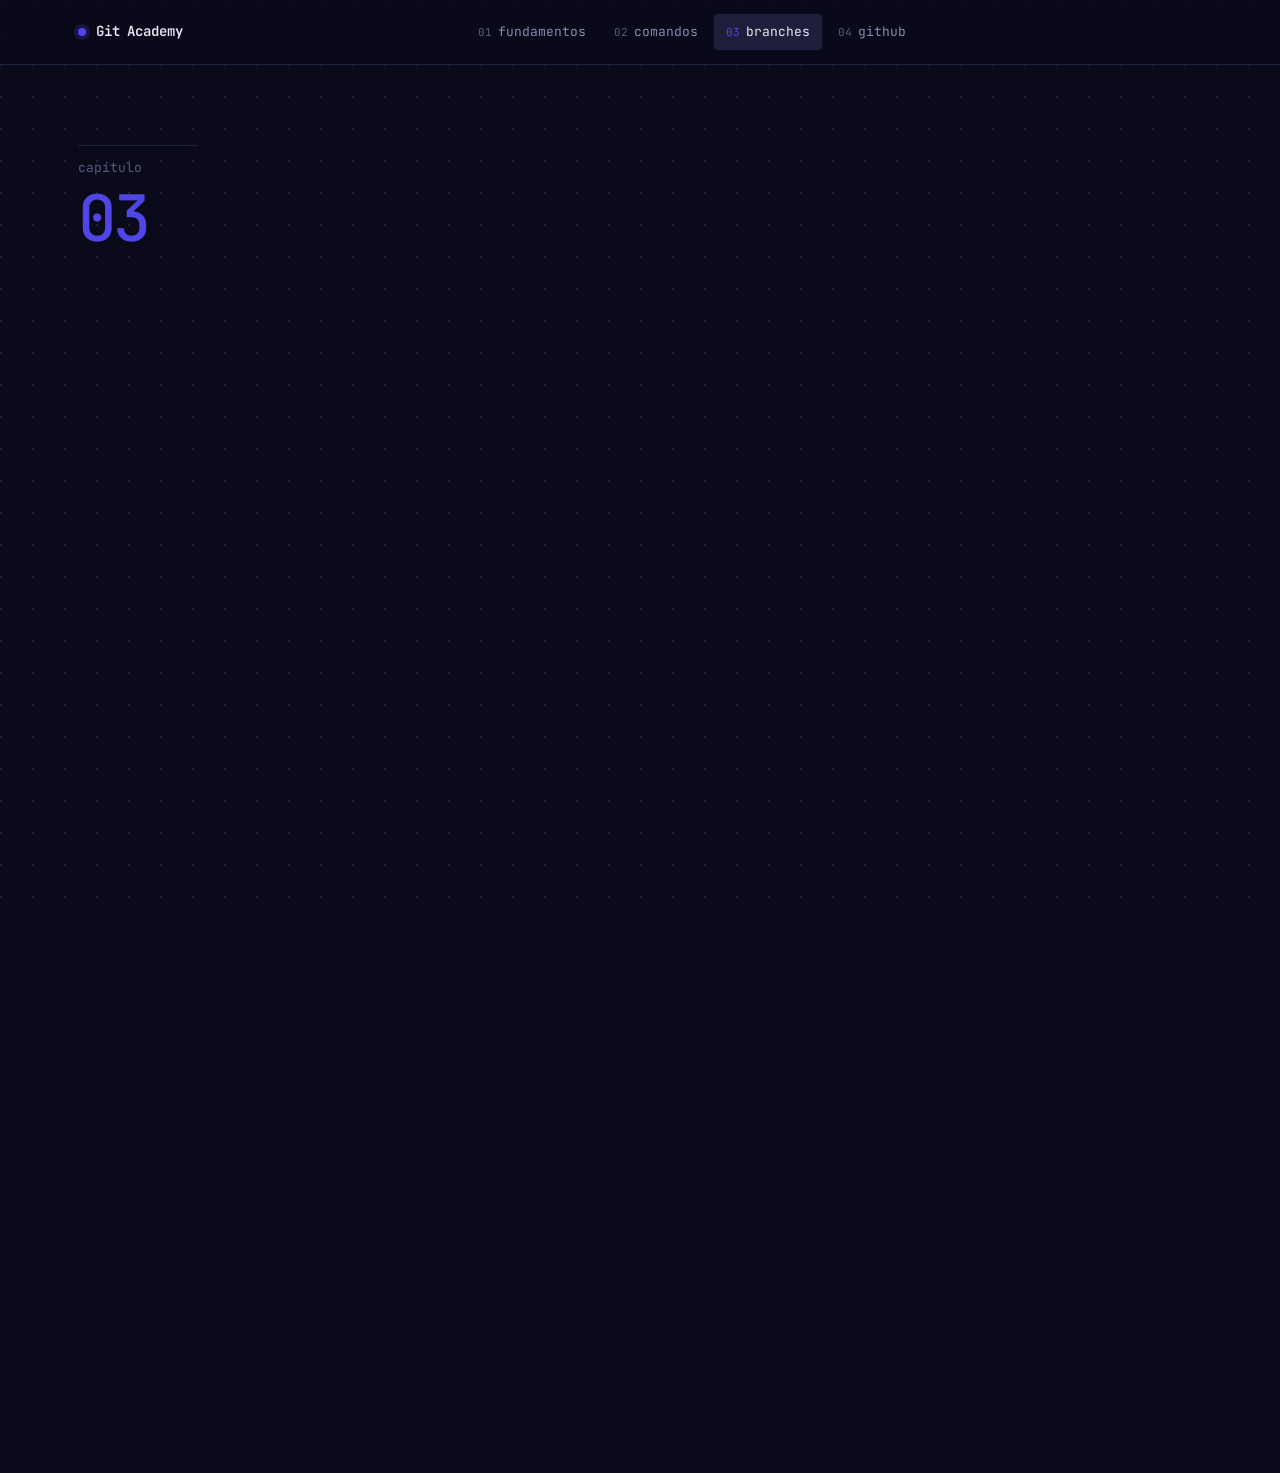
==== branch.html @ 9dba0e5a "feat: adiciona seção de visualização de branches" ====
<!DOCTYPE html>
<html lang="pt-BR">

<head>
  <meta charset="UTF-8" />
  <meta name="viewport" content="width=device-width, initial-scale=1.0" />
  <title>Git Academy — 03 / Branches e trabalho em paralelo</title>
  <meta name="description"
    content="Como branches funcionam, estratégias de branching e como resolver conflitos sem entrar em pânico." />
  <link rel="stylesheet" href="style.css" />
  <link rel="shortcut icon" href="git-icon-logo-png-transparent.png" type="image/x-icon">
</head>

<body>

    <nav class="navbar">
    <div class="nav-inner">
      <a href="index.html" class="nav-brand">
        <span class="dot"></span>
        <span><b>Git</b> Academy</span>
      </a>
      <ul class="nav-links">
        <li><a href="index.html" data-num="01">fundamentos</a></li>
        <li><a href="comandos.html" data-num="02">comandos</a></li>
        <li><a href="branch.html" data-num="03" class="active">branches</a></li>
        <li><a href="github.html" data-num="04">github</a></li>
      </ul>
      <div class="nav-actions">
        <button class="nav-toggle" title="Menu">
          <img src="cardapio.png" alt="Menu" width="20" height="20">
        </button>
      </div>
    </div>
  </nav>

  <header class="hero">
    <div class="container">
      <div class="hero-grid">
        <div class="hero-num">capítulo<b>03</b></div>
        <div class="hero-content reveal">
          <h1>Branches são <em>linhas paralelas de história</em>, não cópias.</h1>
          <p class="lead">Uma branch no Git é só um ponteiro para um commit. Barato, leve e descartável — exatamente o
            que torna o trabalho em equipe possível.</p>
          <div class="hero-meta">
            <span>diagrama interativo</span>
            <span>2 estratégias de mercado</span>
            <span>resolução de conflitos</span>
          </div>
          <div class="actions">
            <a href="#diagrama" class="btn primary">ver o diagrama <span class="arrow">→</span></a>
            <a href="#conflitos" class="btn ghost">resolver conflitos</a>
          </div>
        </div>
      </div>
    </div>
  </header>

  <section id="diagrama" class="reveal">
    <div class="container">
      <span class="section-label">03.1 — visualização</span>
      <h2>Um feature branch nasce, vive e morre em um merge.</h2>
      <p class="sub">Acompanhe os commits de uma branch <code>feature/api</code> sendo integrada de volta à
        <code>main</code>.</p>

      <div class="branch-diagram">
        <div class="branch-row main">
          <div class="branch-name">main</div>
          <div class="line">
            <div class="commit-dot" style="left: 8%;"><span class="commit-label" style="left:50%;">C1</span></div>
            <div class="commit-dot" style="left: 28%;"><span class="commit-label" style="left:50%;">C2</span></div>
            <div class="commit-dot" style="left: 92%; background: var(--violet); box-shadow: 0 0 0 1px var(--violet);">
              <span class="commit-label" style="left:50%;">C5 merge</span></div>
          </div>
        </div>
        <div class="branch-row feature">
          <div class="branch-name">feature/api</div>
          <div class="line">
            <div class="commit-dot" style="left: 45%;"><span class="commit-label" style="left:50%;">C3</span></div>
            <div class="commit-dot" style="left: 70%;"><span class="commit-label" style="left:50%;">C4</span></div>
          </div>
        </div>
      </div>

      <div class="terminal" style="margin-top: 28px;">
        <div class="terminal-bar"><span class="d"></span><span class="d"></span><span class="d"></span><span
            class="name">fluxo completo</span></div>
        <div class="terminal-body">
          <span class="prompt">$</span> <span class="cmd">git checkout -b feature/api</span>
          <span class="out">Switched to a new branch 'feature/api'</span>
          <span class="prompt">$</span> <span class="cmd">git commit -m "feat: endpoint /users"</span>
          <span class="prompt">$</span> <span class="cmd">git commit -m "feat: endpoint /posts"</span>
          <span class="prompt">$</span> <span class="cmd">git checkout main &amp;&amp; git merge feature/api</span>
          <span class="out">Merge made by the 'ort' strategy.</span>
        </div>
      </div>
    </div>
  </section>
  
</body>

</html>
---- style.css ----
@import url('https://fonts.googleapis.com/css2?family=Space+Grotesk:wght@400;500;600;700&family=JetBrains+Mono:wght@400;500;600&display=swap');

:root {
  --bg: #0a0a1a;
  --bg-elev: #10102a;
  --line: #1f1f3d;
  --line-strong: #2a2a55;
  --text: #e8e8f4;
  --text-dim: #8a8ab0;
  --text-mute: #5a5a82;
  --indigo: #4f46e5;
  --indigo-soft: #6366f1;
  --violet: #a78bfa;
  --ok: #4ade80;

  --font-display: 'Space Grotesk', system-ui, sans-serif;
  --font-mono: 'JetBrains Mono', ui-monospace, monospace;

  --maxw: 1180px;
  --radius: 6px;
}

* {
  box-sizing: border-box;
  margin: 0;
  padding: 0;
}

html {
  scroll-behavior: smooth;
}

body {
  font-family: var(--font-display);
  background: var(--bg);
  color: var(--text);
  line-height: 1.55;
  font-size: 16px;
  -webkit-font-smoothing: antialiased;
  background-image: radial-gradient(circle at 1px 1px, var(--line) 1px, transparent 0);
  background-size: 32px 32px;
  background-attachment: fixed;
}

::selection {
  background: var(--indigo);
  color: #fff;
}

a {
  color: inherit;
  text-decoration: none;
}

.container {
  max-width: var(--maxw);
  margin: 0 auto;
  padding: 0 28px;
}

/* Nav */
.navbar {
  position: sticky;
  top: 0;
  z-index: 50;
  background: color-mix(in oklab, var(--bg) 85%, transparent);
  backdrop-filter: blur(14px);
  border-bottom: 1px solid var(--line);
}

.nav-inner {
  max-width: var(--maxw);
  margin: 0 auto;
  padding: 14px 28px;
  display: flex;
  align-items: center;
  justify-content: space-between;
  gap: 24px;
}

.nav-brand {
  display: inline-flex;
  align-items: center;
  gap: 10px;
  font-family: var(--font-mono);
  font-weight: 600;
  font-size: 14px;
  letter-spacing: -0.01em;
}

.nav-brand .dot {
  width: 8px;
  height: 8px;
  border-radius: 50%;
  background: var(--indigo);
  box-shadow: 0 0 0 4px color-mix(in oklab, var(--indigo) 20%, transparent);
}

.nav-brand .slash {
  color: var(--text-mute);
}

.nav-brand b {
  color: var(--text);
  font-weight: 600;
}

.nav-links {
  display: flex;
  gap: 4px;
  list-style: none;
}

.nav-links a {
  font-family: var(--font-mono);
  font-size: 13px;
  color: var(--text-dim);
  padding: 8px 12px;
  border-radius: 4px;
  transition: color .15s, background .15s;
  display: inline-flex;
  align-items: center;
  gap: 6px;
}

.nav-links a::before {
  content: attr(data-num);
  color: var(--text-mute);
  font-size: 11px;
}

.nav-links a:hover {
  color: var(--text);
}

.nav-links a.active {
  color: var(--text);
  background: var(--line);
}

.nav-links a.active::before {
  color: var(--indigo);
}

.nav-actions {
  display: flex;
  gap: 8px;
  align-items: center;
}

.nav-toggle {
  background: transparent;
  border: 1px solid var(--line);
  color: var(--text-dim);
  width: 34px;
  height: 34px;
  border-radius: 4px;
  cursor: pointer;
  display: none;
  align-items: center;
  justify-content: center;
  font-size: 16px;
  transition: border-color .15s, color .15s;
}

.nav-toggle:hover {
  color: var(--text);
  border-color: var(--line-strong);
}

/* Hero */
.hero {
  padding: 80px 0 60px;
  position: relative;
  overflow: hidden;
}

.hero-grid {
  display: grid;
  grid-template-columns: 120px 1fr;
  gap: 32px;
  align-items: start;
}

.hero-num {
  font-family: var(--font-mono);
  font-size: 13px;
  color: var(--text-mute);
  padding-top: 12px;
  border-top: 1px solid var(--line);
}

.hero-num b {
  color: var(--indigo);
  font-weight: 500;
  display: block;
  font-size: 64px;
  line-height: 1;
  margin-top: 8px;
  letter-spacing: -0.04em;
}

.hero-content {
  max-width: 720px;
}

.hero h1 {
  font-size: clamp(40px, 6vw, 72px);
  line-height: 1.02;
  font-weight: 500;
  letter-spacing: -0.035em;
  margin-bottom: 20px;
}

.hero h1 em {
  font-style: normal;
  color: var(--violet);
  position: relative;
}

.hero h1 em::after {
  content: '';
  position: absolute;
  left: 0;
  right: 0;
  bottom: 4px;
  height: 8px;
  background: color-mix(in oklab, var(--indigo) 35%, transparent);
  z-index: -1;
}

.hero .lead {
  font-size: 17px;
  color: var(--text-dim);
  max-width: 560px;
  margin-bottom: 32px;
}

.hero-meta {
  display: flex;
  gap: 24px;
  flex-wrap: wrap;
  font-family: var(--font-mono);
  font-size: 12px;
  color: var(--text-mute);
  margin-bottom: 28px;
  padding-bottom: 24px;
  border-bottom: 1px dashed var(--line);
}

.hero-meta span b {
  color: var(--text-dim);
  font-weight: 500;
}

.actions {
  display: flex;
  gap: 12px;
  flex-wrap: wrap;
}

.btn {
  display: inline-flex;
  align-items: center;
  gap: 8px;
  padding: 11px 18px;
  border-radius: 4px;
  font-family: var(--font-mono);
  font-size: 13px;
  font-weight: 500;
  cursor: pointer;
  border: 1px solid transparent;
  transition: transform .15s, background .15s, border-color .15s;
}

.btn.primary {
  background: var(--indigo);
  color: #fff;
}

.btn.primary:hover {
  background: var(--indigo-soft);
  transform: translateY(-1px);
}

.btn.ghost {
  background: transparent;
  border-color: var(--line-strong);
  color: var(--text);
}

.btn.ghost:hover {
  border-color: var(--violet);
  color: var(--violet);
}

.btn .arrow {
  transition: transform .15s;
}

.btn:hover .arrow {
  transform: translateX(3px);
}

/* Sections */
section {
  padding: 72px 0;
  position: relative;
}

.section-label {
  display: inline-flex;
  align-items: center;
  gap: 10px;
  font-family: var(--font-mono);
  font-size: 12px;
  color: var(--text-mute);
  margin-bottom: 18px;
  text-transform: uppercase;
  letter-spacing: 0.05em;
}

.section-label::before {
  content: '';
  width: 24px;
  height: 1px;
  background: var(--indigo);
}

section h2 {
  font-size: clamp(28px, 3.6vw, 40px);
  line-height: 1.1;
  font-weight: 500;
  letter-spacing: -0.02em;
  max-width: 720px;
  margin-bottom: 14px;
}

section .sub {
  color: var(--text-dim);
  max-width: 600px;
  font-size: 16px;
  margin-bottom: 40px;
}

/* Split */
.split {
  display: grid;
  grid-template-columns: 1fr 1fr;
  border: 1px solid var(--line);
  border-radius: var(--radius);
  overflow: hidden;
}

.split > div {
  padding: 32px;
}

.split > div + div {
  border-left: 1px solid var(--line);
}

.split h3 {
  font-family: var(--font-mono);
  font-size: 13px;
  font-weight: 500;
  color: var(--text-mute);
  text-transform: uppercase;
  letter-spacing: 0.08em;
  margin-bottom: 16px;
}

.split p {
  color: var(--text-dim);
}

.split .big {
  font-size: 24px;
  line-height: 1.25;
  color: var(--text);
  margin-bottom: 12px;
  font-weight: 500;
  letter-spacing: -0.01em;
}

.split .winner {
  background: color-mix(in oklab, var(--indigo) 8%, transparent);
}

.split .winner h3 {
  color: var(--violet);
}

/* Stages */
.stages {
  display: grid;
  grid-template-columns: repeat(3, 1fr);
  border: 1px solid var(--line);
  border-radius: var(--radius);
}

.stage {
  padding: 28px;
  position: relative;
}

.stage + .stage {
  border-left: 1px solid var(--line);
}

.stage-num {
  font-family: var(--font-mono);
  font-size: 11px;
  color: var(--text-mute);
  margin-bottom: 24px;
  display: flex;
  align-items: center;
  gap: 8px;
}

.stage-num b {
  color: var(--indigo);
  font-weight: 500;
}

.stage h3 {
  font-family: var(--font-mono);
  font-size: 14px;
  margin-bottom: 10px;
  color: var(--text);
}

.stage p {
  color: var(--text-dim);
  font-size: 14px;
}

.stage .arrow-r {
  position: absolute;
  right: -7px;
  top: 24px;
  width: 14px;
  height: 14px;
  background: var(--bg-elev);
  border: 1px solid var(--line);
  border-radius: 50%;
  display: flex;
  align-items: center;
  justify-content: center;
  color: var(--indigo);
  font-family: var(--font-mono);
  font-size: 10px;
  z-index: 2;
}

.stage:last-child .arrow-r {
  display: none;
}

/* Timeline */
.timeline {
  position: relative;
  padding-left: 32px;
}

.timeline::before {
  content: '';
  position: absolute;
  left: 7px;
  top: 8px;
  bottom: 8px;
  width: 1px;
  background: var(--line-strong);
}

.t-item {
  position: relative;
  padding-bottom: 32px;
  padding-left: 4px;
}

.t-item::before {
  content: '';
  position: absolute;
  left: -29px;
  top: 6px;
  width: 14px;
  height: 14px;
  border-radius: 50%;
  background: var(--bg);
  border: 2px solid var(--indigo);
}

.t-year {
  font-family: var(--font-mono);
  font-size: 12px;
  color: var(--violet);
  display: block;
  margin-bottom: 4px;
}

.t-item h4 {
  font-size: 18px;
  font-weight: 500;
  margin-bottom: 6px;
  letter-spacing: -0.01em;
}

.t-item p {
  color: var(--text-dim);
  font-size: 15px;
}

/* Tabs */
.tabs {
  display: inline-flex;
  border: 1px solid var(--line);
  border-radius: 4px;
  padding: 4px;
  margin-bottom: 20px;
  gap: 2px;
}

.tab-btn {
  background: transparent;
  border: none;
  color: var(--text-mute);
  font-family: var(--font-mono);
  font-size: 12px;
  padding: 8px 14px;
  cursor: pointer;
  border-radius: 3px;
  transition: color .15s, background .15s;
}

.tab-btn:hover {
  color: var(--text);
}

.tab-btn.active {
  background: var(--indigo);
  color: #fff;
}

.tab-panel {
  display: none;
}

.tab-panel.active {
  display: block;
}

/* Terminal */
.terminal {
  border: 1px solid var(--line);
  border-radius: var(--radius);
  overflow: hidden;
  background: var(--bg-elev);
  font-family: var(--font-mono);
  font-size: 13.5px;
}

.terminal-bar {
  display: flex;
  align-items: center;
  gap: 6px;
  padding: 10px 14px;
  border-bottom: 1px solid var(--line);
  background: color-mix(in oklab, var(--bg-elev) 90%, var(--line));
}

.terminal-bar .d {
  width: 10px;
  height: 10px;
  border-radius: 50%;
  background: var(--line-strong);
}

.terminal-bar .name {
  margin-left: 10px;
  font-size: 11px;
  color: var(--text-mute);
}

.terminal-body {
  padding: 16px 18px;
}

.terminal-body .prompt {
  color: var(--violet);
}

.terminal-body .cmd {
  color: var(--text);
}

.terminal-body .out {
  color: var(--text-dim);
  display: block;
  margin: 4px 0 10px;
}

/* Cmd cards */
.cmd-list {
  display: grid;
  grid-template-columns: 1fr 1fr;
  gap: 16px;
}

.cmd-card {
  border: 1px solid var(--line);
  border-radius: var(--radius);
  padding: 22px;
  background: var(--bg-elev);
  position: relative;
  transition: border-color .15s, transform .15s;
}

.cmd-card:hover {
  border-color: var(--indigo);
}

.cmd-card .row1 {
  display: flex;
  align-items: center;
  justify-content: space-between;
  margin-bottom: 12px;
}

.cmd-card .tag {
  font-family: var(--font-mono);
  font-size: 10px;
  text-transform: uppercase;
  letter-spacing: 0.08em;
  color: var(--violet);
  padding: 3px 8px;
  border: 1px solid color-mix(in oklab, var(--violet) 40%, transparent);
  border-radius: 3px;
}

.cmd-card .copy {
  background: transparent;
  border: 1px solid var(--line);
  color: var(--text-mute);
  font-family: var(--font-mono);
  font-size: 11px;
  padding: 4px 10px;
  border-radius: 3px;
  cursor: pointer;
  transition: all .15s;
}

.cmd-card .copy:hover {
  color: var(--text);
  border-color: var(--line-strong);
}

.cmd-card .copy.ok {
  color: var(--ok);
  border-color: color-mix(in oklab, var(--ok) 50%, transparent);
}

.cmd-card h3 {
  font-family: var(--font-mono);
  font-size: 18px;
  font-weight: 500;
  margin-bottom: 8px;
  color: var(--text);
}

.cmd-card h3 .arg {
  color: var(--violet);
}

.cmd-card p {
  color: var(--text-dim);
  font-size: 14px;
  margin-bottom: 14px;
}

.cmd-card code.line {
  display: block;
  font-family: var(--font-mono);
  font-size: 13px;
  background: var(--bg);
  border: 1px solid var(--line);
  border-radius: 4px;
  padding: 10px 12px;
  color: var(--text);
}

.cmd-card code.line::before {
  content: '$ ';
  color: var(--text-mute);
}

.filter-bar {
  display: flex;
  gap: 4px;
  padding: 4px;
  border: 1px solid var(--line);
  border-radius: 4px;
  margin-bottom: 24px;
  width: max-content;
  max-width: 100%;
  overflow-x: auto;
}

.filter-btn {
  background: transparent;
  border: none;
  color: var(--text-mute);
  font-family: var(--font-mono);
  font-size: 12px;
  padding: 8px 14px;
  border-radius: 3px;
  cursor: pointer;
  white-space: nowrap;
}

.filter-btn:hover {
  color: var(--text);
}

.filter-btn.active {
  background: var(--indigo);
  color: #fff;
}

.cmd-group {
  display: none;
}

.cmd-group.active {
  display: grid;
}

/* Branch diagrama */
.branch-diagram {
  border: 1px solid var(--line);
  border-radius: var(--radius);
  padding: 40px 32px;
  background: linear-gradient(var(--bg-elev), var(--bg-elev)),
    radial-gradient(circle at 1px 1px, var(--line) 1px, transparent 0);
  background-size: 100% 100%, 16px 16px;
  position: relative;
}

.branch-row {
  position: relative;
  display: flex;
  align-items: center;
  gap: 16px;
  height: 56px;
}

.branch-row .branch-name {
  font-family: var(--font-mono);
  font-size: 12px;
  color: var(--text-dim);
  width: 100px;
  flex-shrink: 0;
  text-align: right;
}

.branch-row.main .branch-name { color: var(--violet); }
.branch-row.feature .branch-name { color: var(--ok); }

.branch-row .line {
  flex: 1;
  position: relative;
  height: 2px;
  background: var(--line-strong);
  border-radius: 1px;
}

.branch-row.main .line { background: var(--indigo); }
.branch-row.feature .line { background: color-mix(in oklab, var(--ok) 50%, var(--line)); }

.commit-dot {
  position: absolute;
  width: 12px;
  height: 12px;
  border-radius: 50%;
  background: var(--violet);
  top: 50%;
  transform: translate(-50%, -50%);
  border: 2px solid var(--bg-elev);
  box-shadow: 0 0 0 1px var(--line-strong);
}

.branch-row.feature .commit-dot { background: var(--ok); }

.commit-label {
  position: absolute;
  top: -22px;
  transform: translateX(-50%);
  font-family: var(--font-mono);
  font-size: 10px;
  color: var(--text-mute);
}

/* Conflict */
.conflict {
  font-family: var(--font-mono);
  font-size: 13px;
  background: var(--bg);
  border: 1px solid var(--line);
  border-radius: 4px;
  overflow: hidden;
}

.conflict .ln {
  padding: 6px 14px;
  display: flex;
  gap: 14px;
}

.conflict .ln .n {
  color: var(--text-mute);
  width: 16px;
  text-align: right;
  flex-shrink: 0;
}

.conflict .ln.head {
  background: color-mix(in oklab, var(--ok) 12%, transparent);
  color: var(--ok);
}

.conflict .ln.incoming {
  background: color-mix(in oklab, var(--indigo) 14%, transparent);
  color: var(--violet);
}

.conflict .ln.marker { color: var(--text-mute); }

/* Footer */
.footer {
  border-top: 1px solid var(--line);
  padding: 56px 0 28px;
  margin-top: 80px;
}

.footer-top {
  display: grid;
  grid-template-columns: 1.4fr 1fr 1.2fr;
  gap: 48px;
  padding-bottom: 40px;
  border-bottom: 1px solid var(--line);
}

.footer-top h5 {
  font-family: var(--font-mono);
  font-size: 11px;
  text-transform: uppercase;
  color: var(--text-mute);
  letter-spacing: 0.1em;
  margin-bottom: 14px;
  font-weight: 500;
}

.footer-top p {
  color: var(--text-dim);
  font-size: 14px;
  max-width: 340px;
}

.footer-top ul {
  list-style: none;
  display: grid;
  gap: 8px;
}

.footer-top ul a {
  font-family: var(--font-mono);
  font-size: 13px;
  color: var(--text-dim);
  transition: color .15s;
}

.footer-top ul a:hover { color: var(--violet); }

.team-list {
  display: grid;
  gap: 10px;
}

.team-row {
  display: flex;
  justify-content: space-between;
  font-family: var(--font-mono);
  font-size: 12px;
  padding: 8px 0;
  border-bottom: 1px dashed var(--line);
}

.team-row span:first-child { color: var(--text-mute); }
.team-row span:last-child { color: var(--text-dim); }

.footer-bottom {
  padding-top: 24px;
  display: flex;
  justify-content: space-between;
  align-items: center;
  font-family: var(--font-mono);
  font-size: 11px;
  color: var(--text-mute);
  flex-wrap: wrap;
  gap: 12px;
}

/* Reveal */
.reveal {
  opacity: 0;
  transform: translateY(16px);
  transition: opacity .6s, transform .6s;
}

.reveal.in {
  opacity: 1;
  transform: none;
}

/* Responsivo */
@media (max-width: 860px) {
  .nav-toggle {
    display: inline-flex;
  }

  .nav-links {
    position: absolute;
    top: 100%;
    left: 0;
    right: 0;
    flex-direction: column;
    background: var(--bg);
    border-bottom: 1px solid var(--line);
    padding: 12px;
    display: none;
  }

  .nav-links.open {
    display: flex;
  }

  .hero-grid {
    grid-template-columns: 1fr;
    gap: 16px;
  }

  .hero-num b {
    font-size: 40px;
  }

  .split,
  .stages {
    grid-template-columns: 1fr;
  }

  .split > div + div,
  .stage + .stage {
    border-left: none;
    border-top: 1px solid var(--line);
  }

  .stage .arrow-r {
    display: none;
  }

  .cmd-list {
    grid-template-columns: 1fr;
  }

  .footer-top {
    grid-template-columns: 1fr;
    gap: 32px;
  }

  .branch-row .branch-name {
    width: 80px;
    font-size: 11px;
  }
}
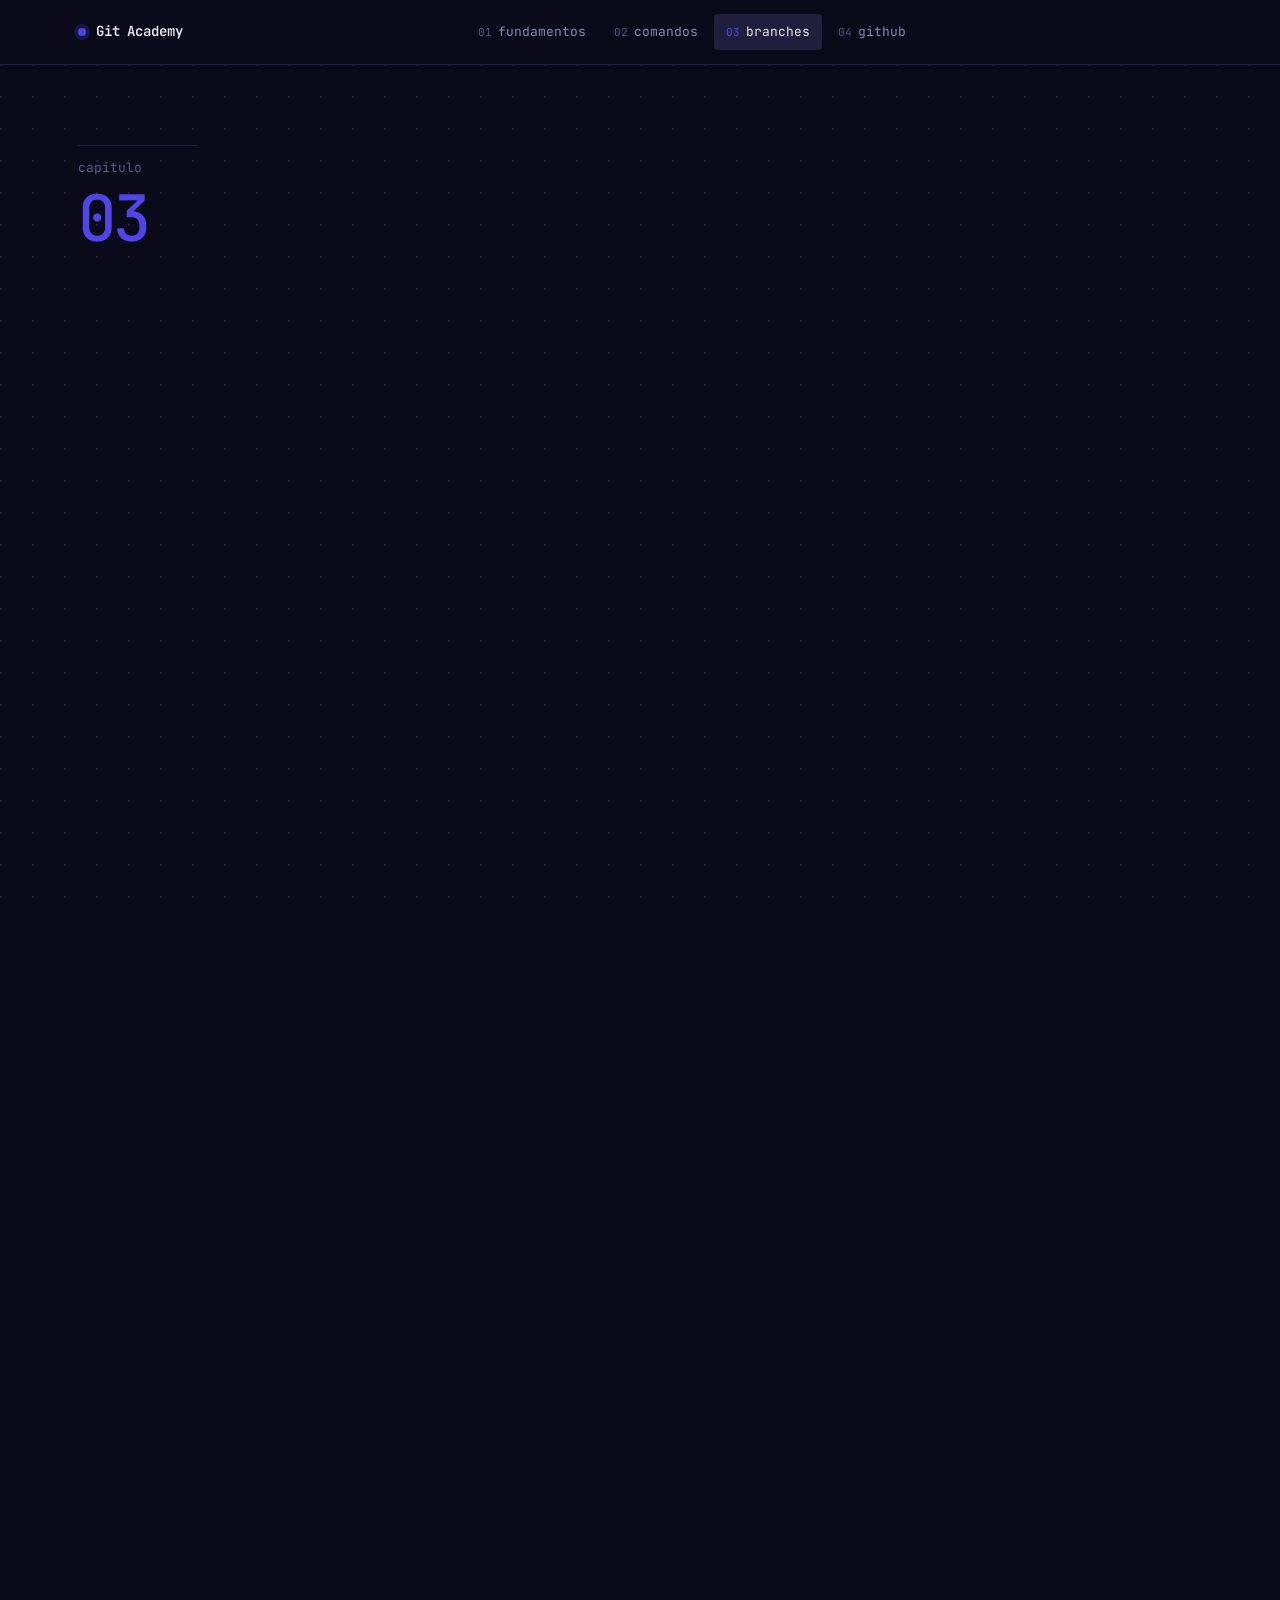
==== commit b270d310: "feat: adiciona seção de estratégias de branching" ====
--- a/branch.html
+++ b/branch.html
@@ -95,6 +95,29 @@
       </div>
     </div>
   </section>
+
+  <section id="estrategias" class="reveal">
+    <div class="container">
+      <span class="section-label">03.2 — estratégias</span>
+      <h2>Qual fluxo a equipe adota define a velocidade dela.</h2>
+      <p class="sub">Não existe "melhor". Existe o que serve para o produto, o time e a frequência de deploy.</p>
+
+      <div class="split">
+        <div>
+          <h3>GitHub Flow</h3>
+          <p class="big">Uma branch principal. Branches curtas. Deploy contínuo.</p>
+          <p>Tudo o que entra na <code>main</code> está em produção. Cada feature é uma branch de poucos dias revisada
+            por pull request. Funciona para SaaS e produtos web modernos.</p>
+        </div>
+        <div>
+          <h3>Git Flow</h3>
+          <p class="big">Branches longas: develop, release, hotfix.</p>
+          <p>Estrutura rígida pensada para softwares com release planejado (mobile, desktop, on-premise). Mais
+            cerimônia, mais controle, mais lentidão proposital.</p>
+        </div>
+      </div>
+    </div>
+  </section>
   
 </body>
 
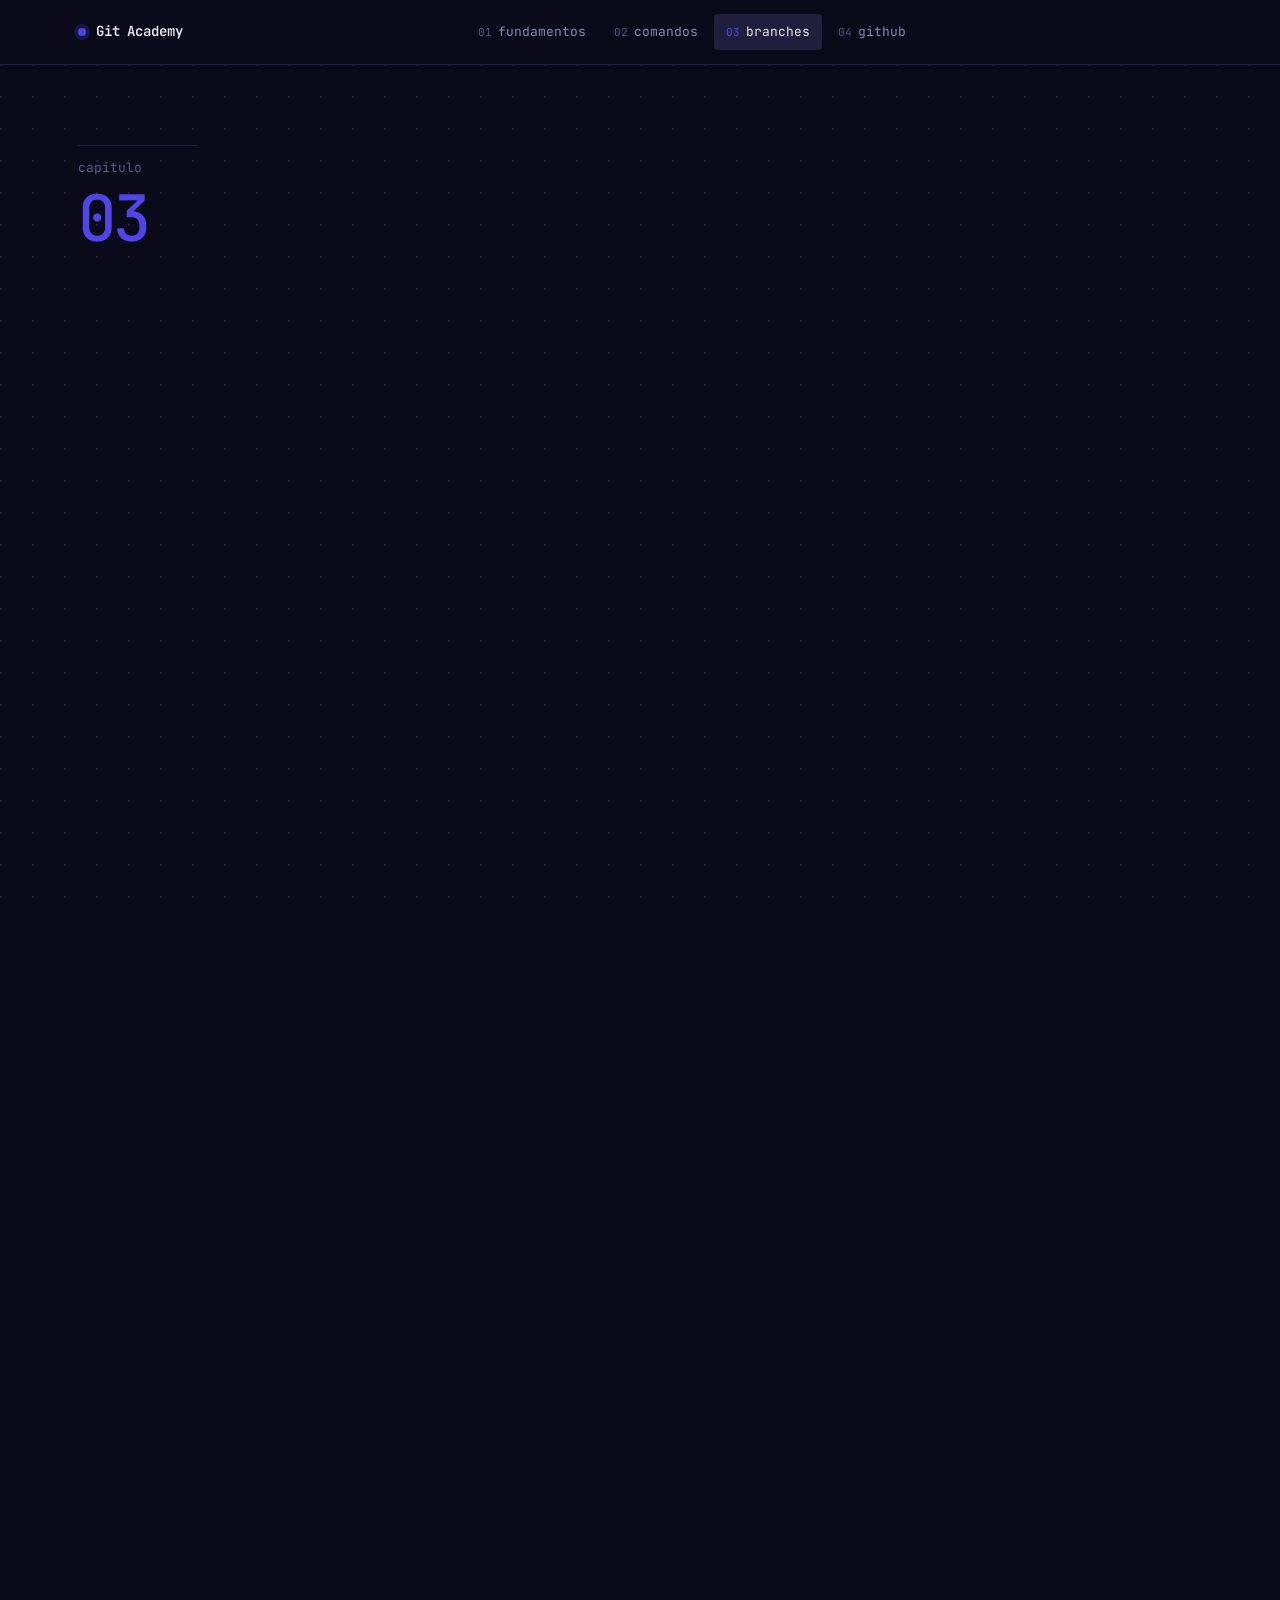
==== commit 4c4c7c79: "feat: adiciona seção de resolução de conflitos" ====
--- a/branch.html
+++ b/branch.html
@@ -118,6 +118,40 @@
       </div>
     </div>
   </section>
+
+  <section id="conflitos" class="reveal">
+    <div class="container">
+      <span class="section-label">03.3 — quando dá ruim</span>
+      <h2>Conflito não é erro. É o Git pedindo sua opinião.</h2>
+      <p class="sub">Quando duas pessoas mudam a mesma linha, o Git para e pergunta qual versão vale.</p>
+
+      <div class="split">
+        <div>
+          <h3>anatomia do conflito</h3>
+          <div class="conflict" style="margin-top: 12px;">
+            <div class="ln marker"><span class="n">1</span>&lt;&lt;&lt;&lt;&lt;&lt;&lt; HEAD</div>
+            <div class="ln head"><span class="n">2</span>const url = 'https://api.v1.com';</div>
+            <div class="ln marker"><span class="n">3</span>=======</div>
+            <div class="ln incoming"><span class="n">4</span>const url = 'https://api.v2.com';</div>
+            <div class="ln marker"><span class="n">5</span>&gt;&gt;&gt;&gt;&gt;&gt;&gt; feature/api</div>
+          </div>
+        </div>
+        <div class="winner">
+          <h3>como resolver</h3>
+          <p class="big">Edite o arquivo. Apague os marcadores. Commit.</p>
+          <p>Escolha uma das versões, as duas combinadas, ou algo novo. Depois:</p>
+          <div class="terminal" style="margin-top: 14px;">
+            <div class="terminal-bar"><span class="d"></span><span class="d"></span><span class="d"></span><span
+                class="name">resolução</span></div>
+            <div class="terminal-body">
+              <span class="prompt">$</span> <span class="cmd">git add src/config.js</span>
+              <span class="prompt">$</span> <span class="cmd">git commit -m "fix: padroniza endpoint v2"</span>
+            </div>
+          </div>
+        </div>
+      </div>
+    </div>
+  </section>
   
 </body>
 
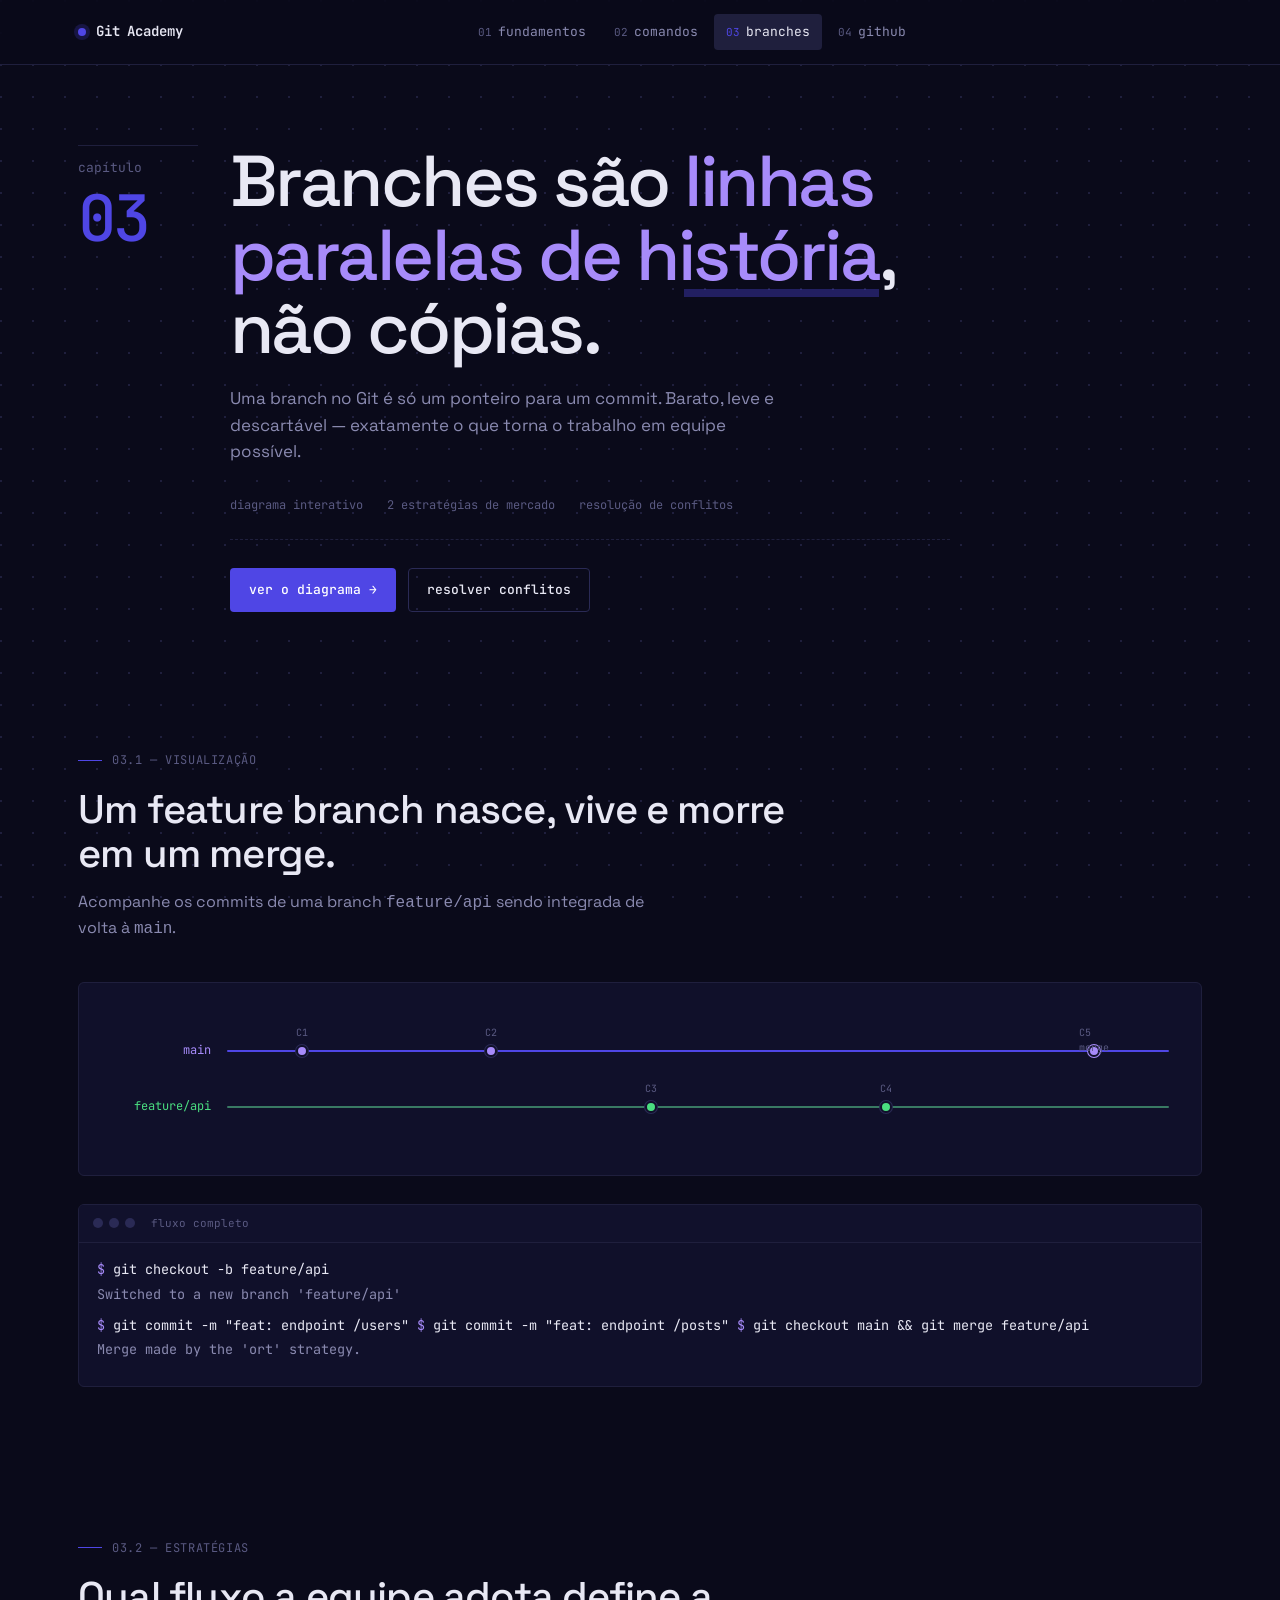
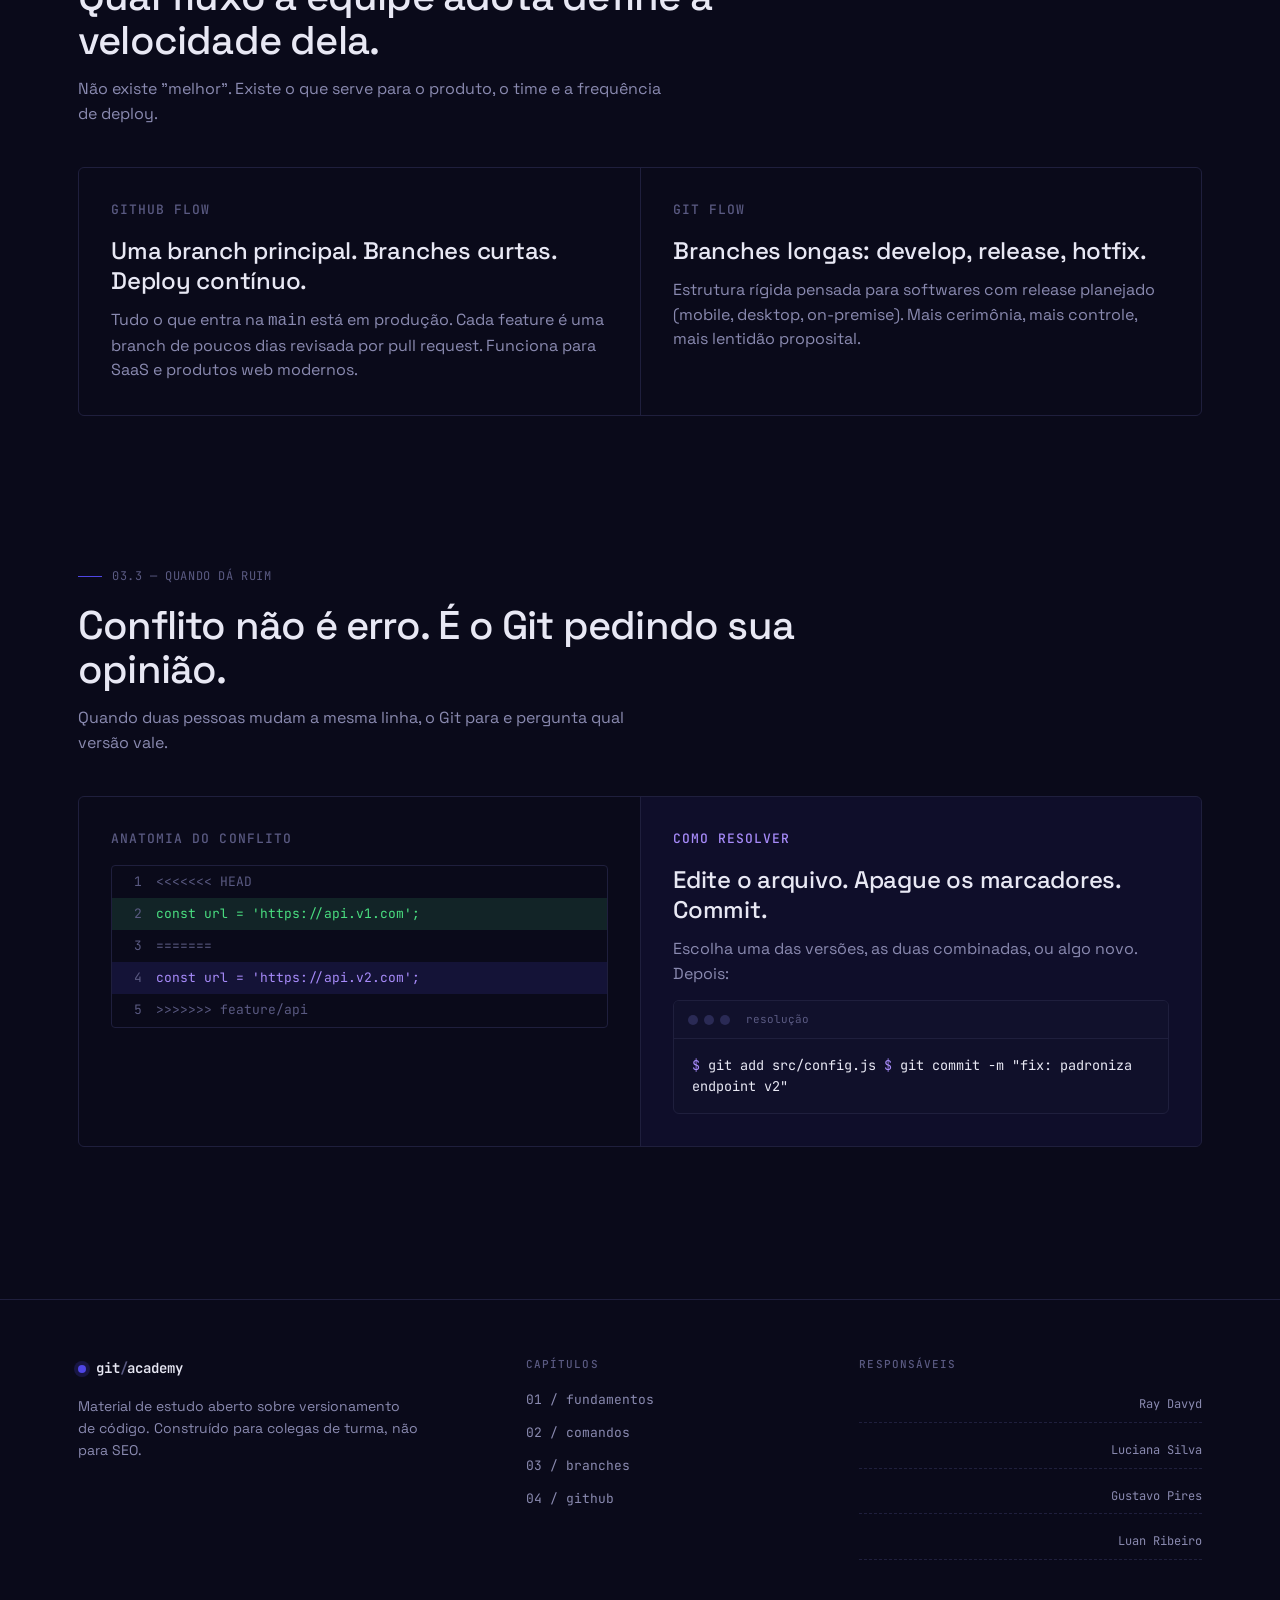
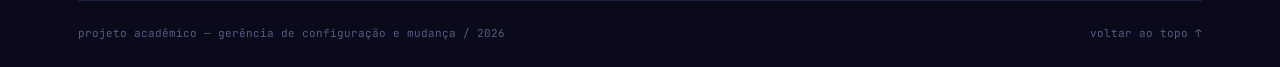
==== commit 9efdb008: "feat: adiciona footer e script principal" ====
--- a/branch.html
+++ b/branch.html
@@ -152,6 +152,43 @@
       </div>
     </div>
   </section>
+
+  <footer class="footer">
+    <div class="container">
+      <div class="footer-top">
+        <div>
+          <a href="index.html" class="nav-brand" style="margin-bottom: 16px;"><span
+              class="dot"></span><span><b>git</b><span class="slash">/</span>academy</span></a>
+          <p>Material de estudo aberto sobre versionamento de código. Construído para colegas de turma, não para SEO.
+          </p>
+        </div>
+        <div>
+          <h5>capítulos</h5>
+          <ul>
+            <li><a href="index.html">01 / fundamentos</a></li>
+            <li><a href="comandos.html">02 / comandos</a></li>
+            <li><a href="branch.html">03 / branches</a></li>
+            <li><a href="github.html">04 / github</a></li>
+          </ul>
+        </div>
+        <div>
+          <h5>responsáveis</h5>
+          <div class="team-list">
+            <div class="team-row"><span></span><span>Ray Davyd</span></div>
+            <div class="team-row"><span></span><span>Luciana Silva</span></div>
+            <div class="team-row"><span></span><span>Gustavo Pires</span></div>
+            <div class="team-row"><span></span><span>Luan Ribeiro</span></div>
+          </div>
+        </div>
+      </div>
+      <div class="footer-bottom">
+        <span>projeto acadêmico — gerência de configuração e mudança / 2026</span>
+        <a href="#top" onclick="window.scrollTo({top:0,behavior:'smooth'});return false;">voltar ao topo ↑</a>
+      </div>
+    </div>
+  </footer>
+
+  <script src="main.js"></script>
   
 </body>
 
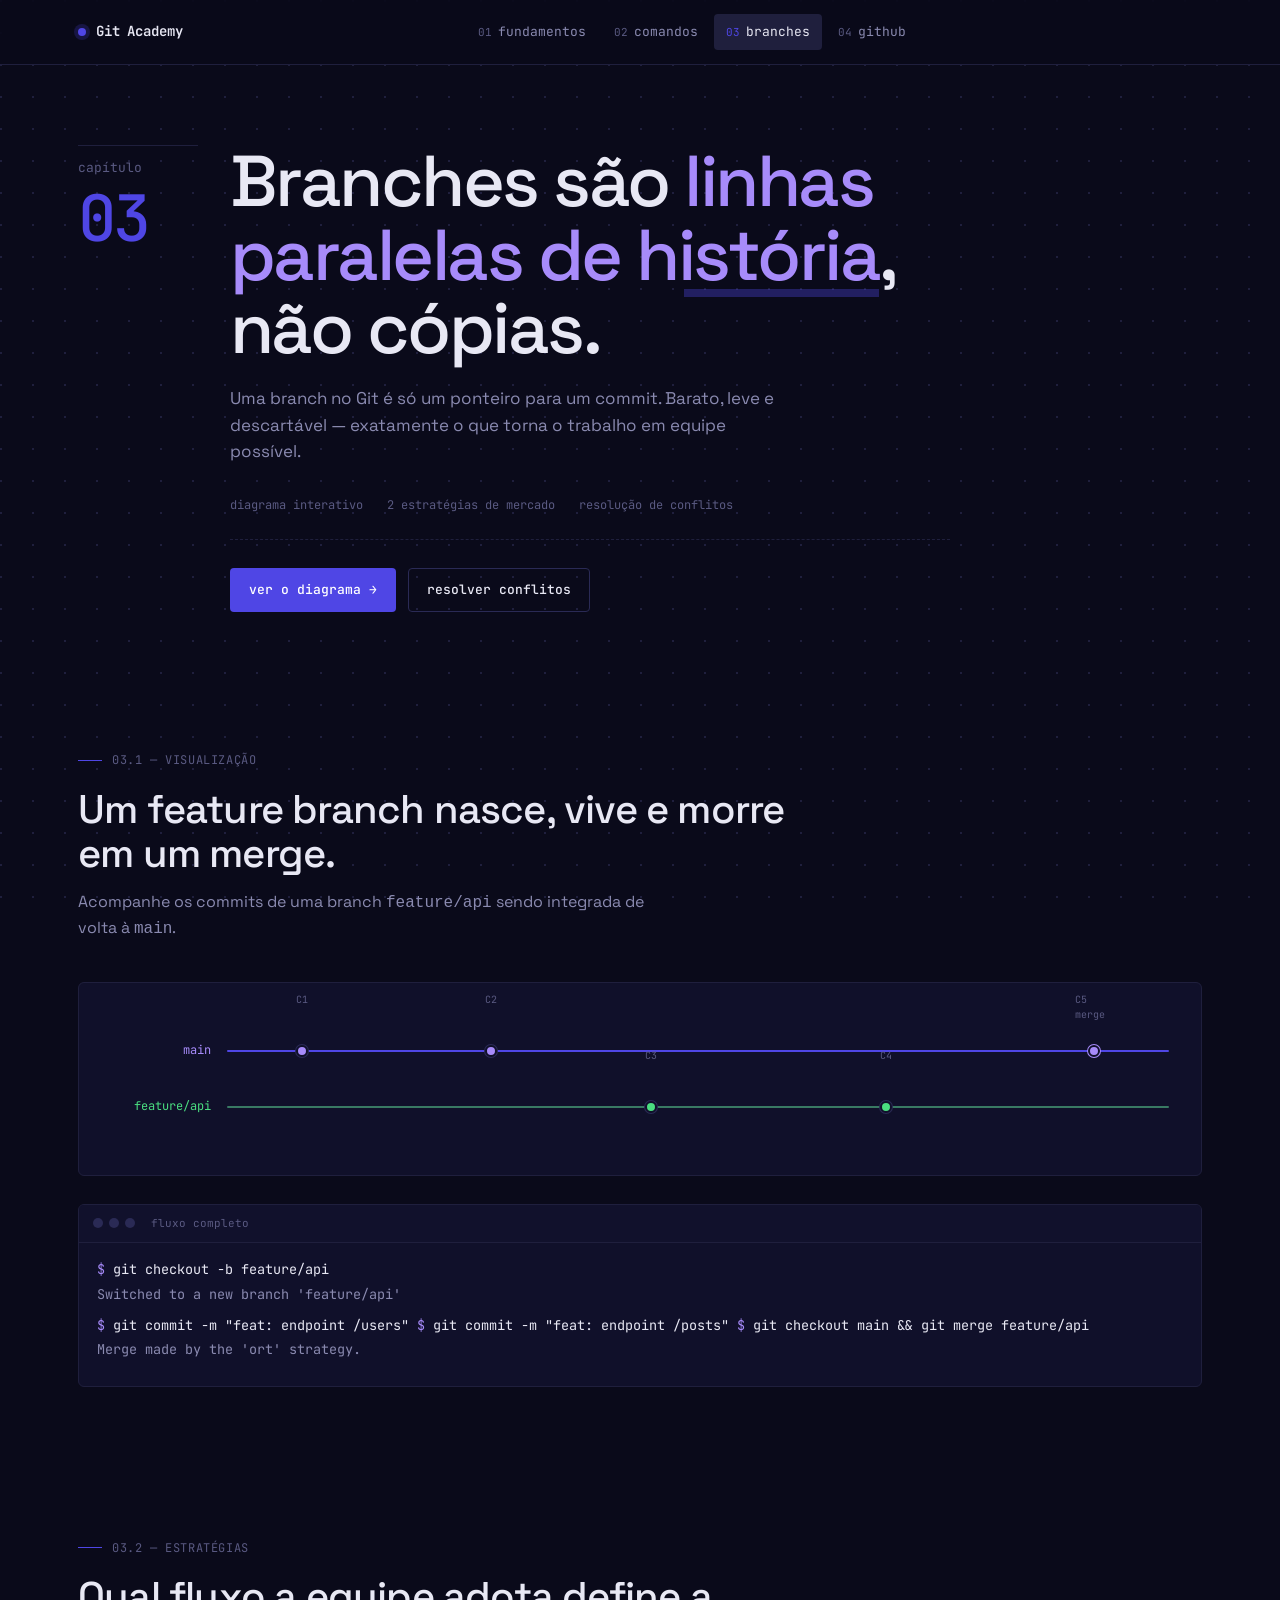
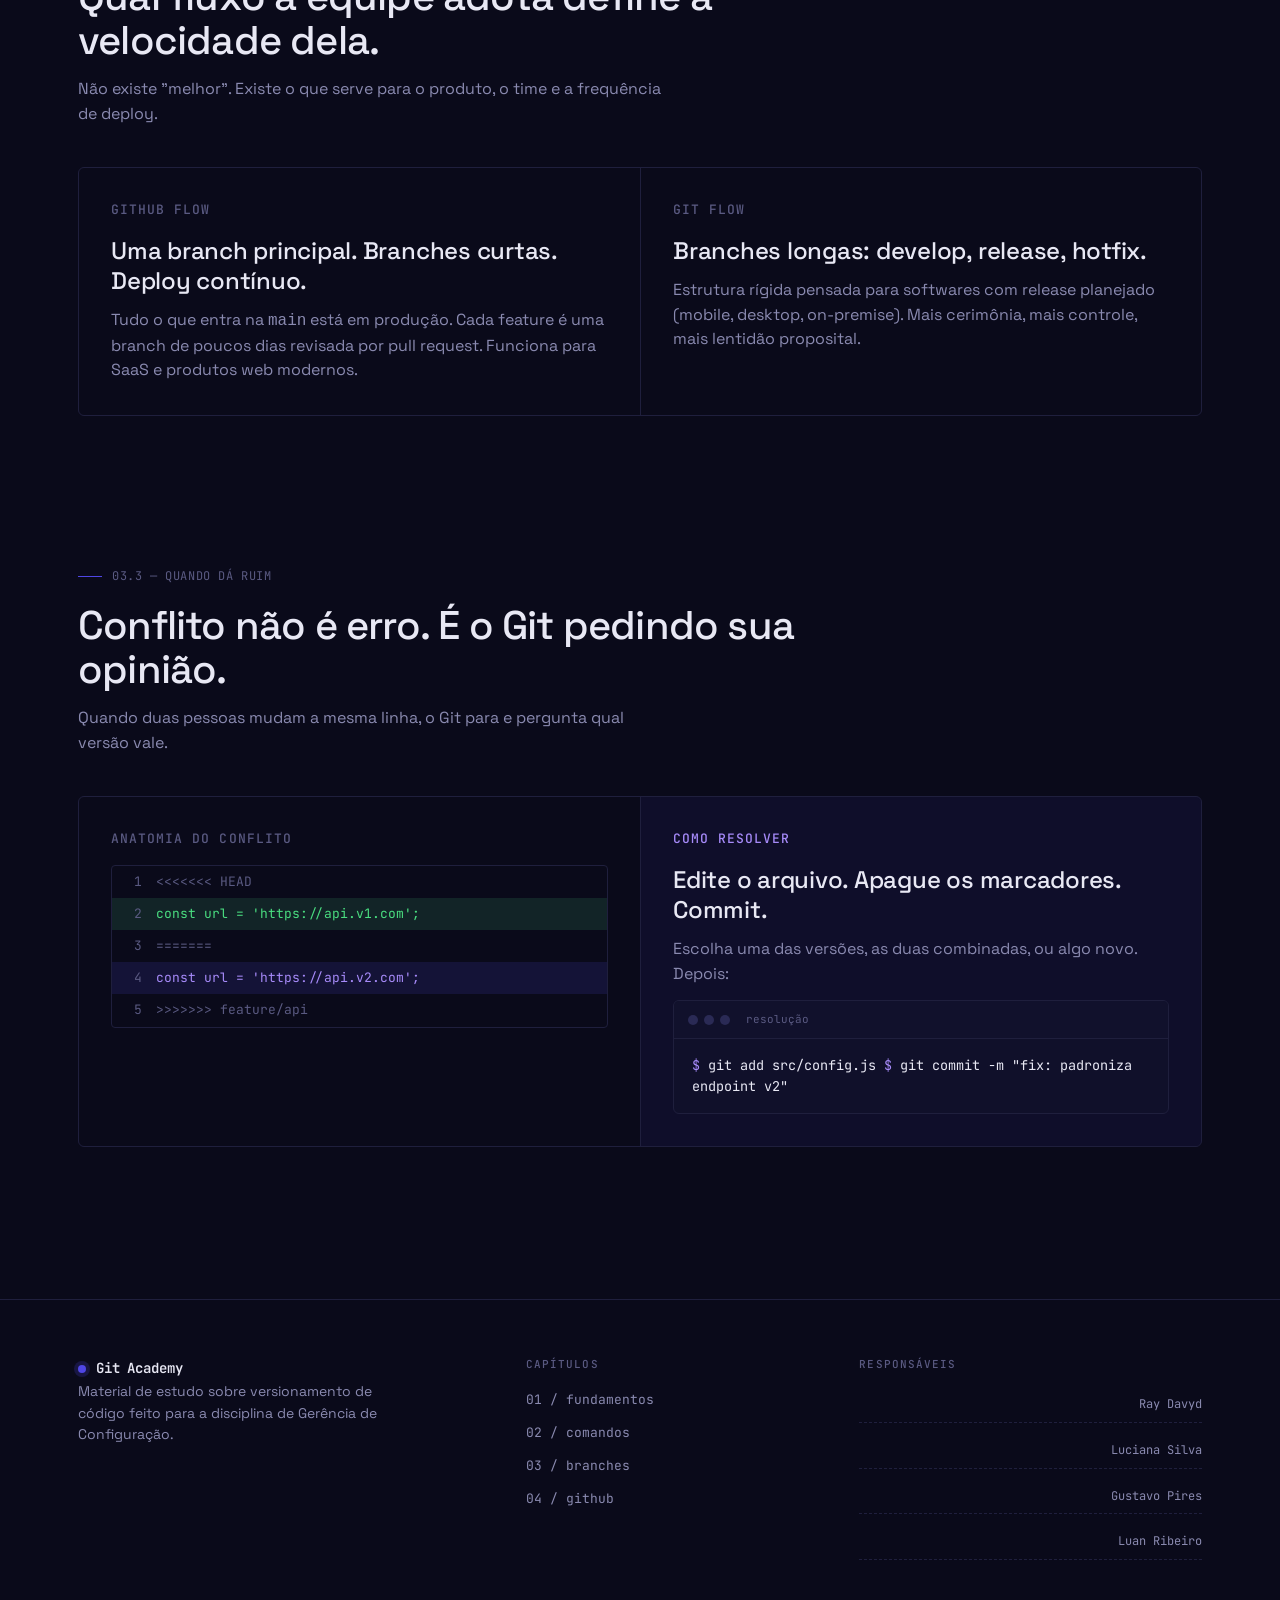
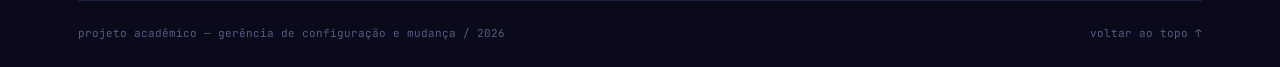
==== commit 341d1254: "Fix: correcao de textos, retirada de estilos e correcao do menu" ====
--- a/branch.html
+++ b/branch.html
@@ -13,7 +13,7 @@
 
 <body>
 
-    <nav class="navbar">
+  <nav class="navbar">
     <div class="nav-inner">
       <a href="index.html" class="nav-brand">
         <span class="dot"></span>
@@ -27,7 +27,7 @@
       </ul>
       <div class="nav-actions">
         <button class="nav-toggle" title="Menu">
-          <img src="cardapio.png" alt="Menu" width="20" height="20">
+          <span>☰</span>
         </button>
       </div>
     </div>
@@ -60,7 +60,8 @@
       <span class="section-label">03.1 — visualização</span>
       <h2>Um feature branch nasce, vive e morre em um merge.</h2>
       <p class="sub">Acompanhe os commits de uma branch <code>feature/api</code> sendo integrada de volta à
-        <code>main</code>.</p>
+        <code>main</code>.
+      </p>
 
       <div class="branch-diagram">
         <div class="branch-row main">
@@ -69,7 +70,8 @@
             <div class="commit-dot" style="left: 8%;"><span class="commit-label" style="left:50%;">C1</span></div>
             <div class="commit-dot" style="left: 28%;"><span class="commit-label" style="left:50%;">C2</span></div>
             <div class="commit-dot" style="left: 92%; background: var(--violet); box-shadow: 0 0 0 1px var(--violet);">
-              <span class="commit-label" style="left:50%;">C5 merge</span></div>
+              <span class="commit-label">C5 merge</span>
+            </div>
           </div>
         </div>
         <div class="branch-row feature">
@@ -157,9 +159,10 @@
     <div class="container">
       <div class="footer-top">
         <div>
-          <a href="index.html" class="nav-brand" style="margin-bottom: 16px;"><span
-              class="dot"></span><span><b>git</b><span class="slash">/</span>academy</span></a>
-          <p>Material de estudo aberto sobre versionamento de código. Construído para colegas de turma, não para SEO.
+          <a href="index.html" class="nav-brand">
+            <span class="dot"></span><span><b>Git</b> Academy</span>
+          </a>
+          <p>Material de estudo sobre versionamento de código feito para a disciplina de Gerência de Configuração.
           </p>
         </div>
         <div>
@@ -183,13 +186,13 @@
       </div>
       <div class="footer-bottom">
         <span>projeto acadêmico — gerência de configuração e mudança / 2026</span>
-        <a href="#top" onclick="window.scrollTo({top:0,behavior:'smooth'});return false;">voltar ao topo ↑</a>
+        <a href="#top" onclick="window.scrollTo({top:0,behavior:'smooth'});return false;\">voltar ao topo ↑</a>
       </div>
     </div>
   </footer>
 
   <script src="main.js"></script>
-  
+
 </body>
 
 </html>
--- a/style.css
+++ b/style.css
@@ -793,7 +793,7 @@
 
 .commit-label {
   position: absolute;
-  top: -22px;
+  top: -55px;
   transform: translateX(-50%);
   font-family: var(--font-mono);
   font-size: 10px;
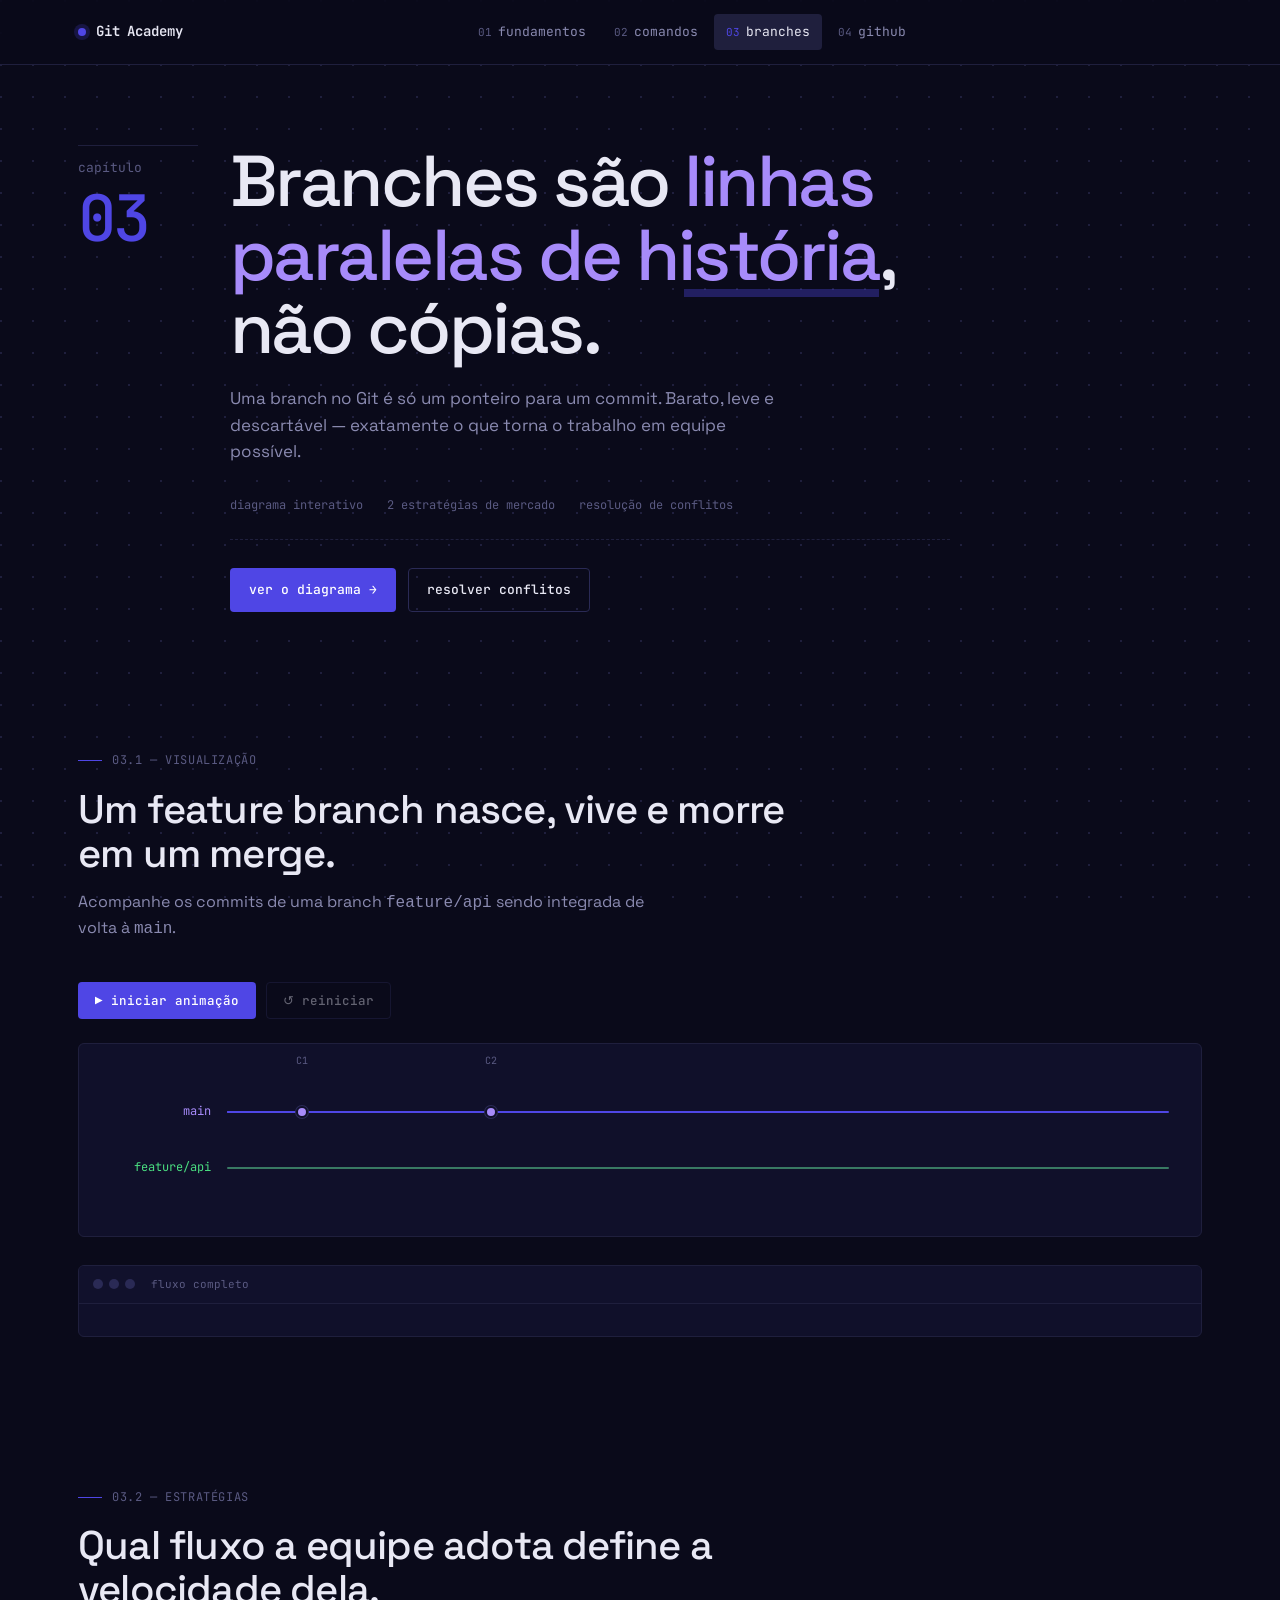
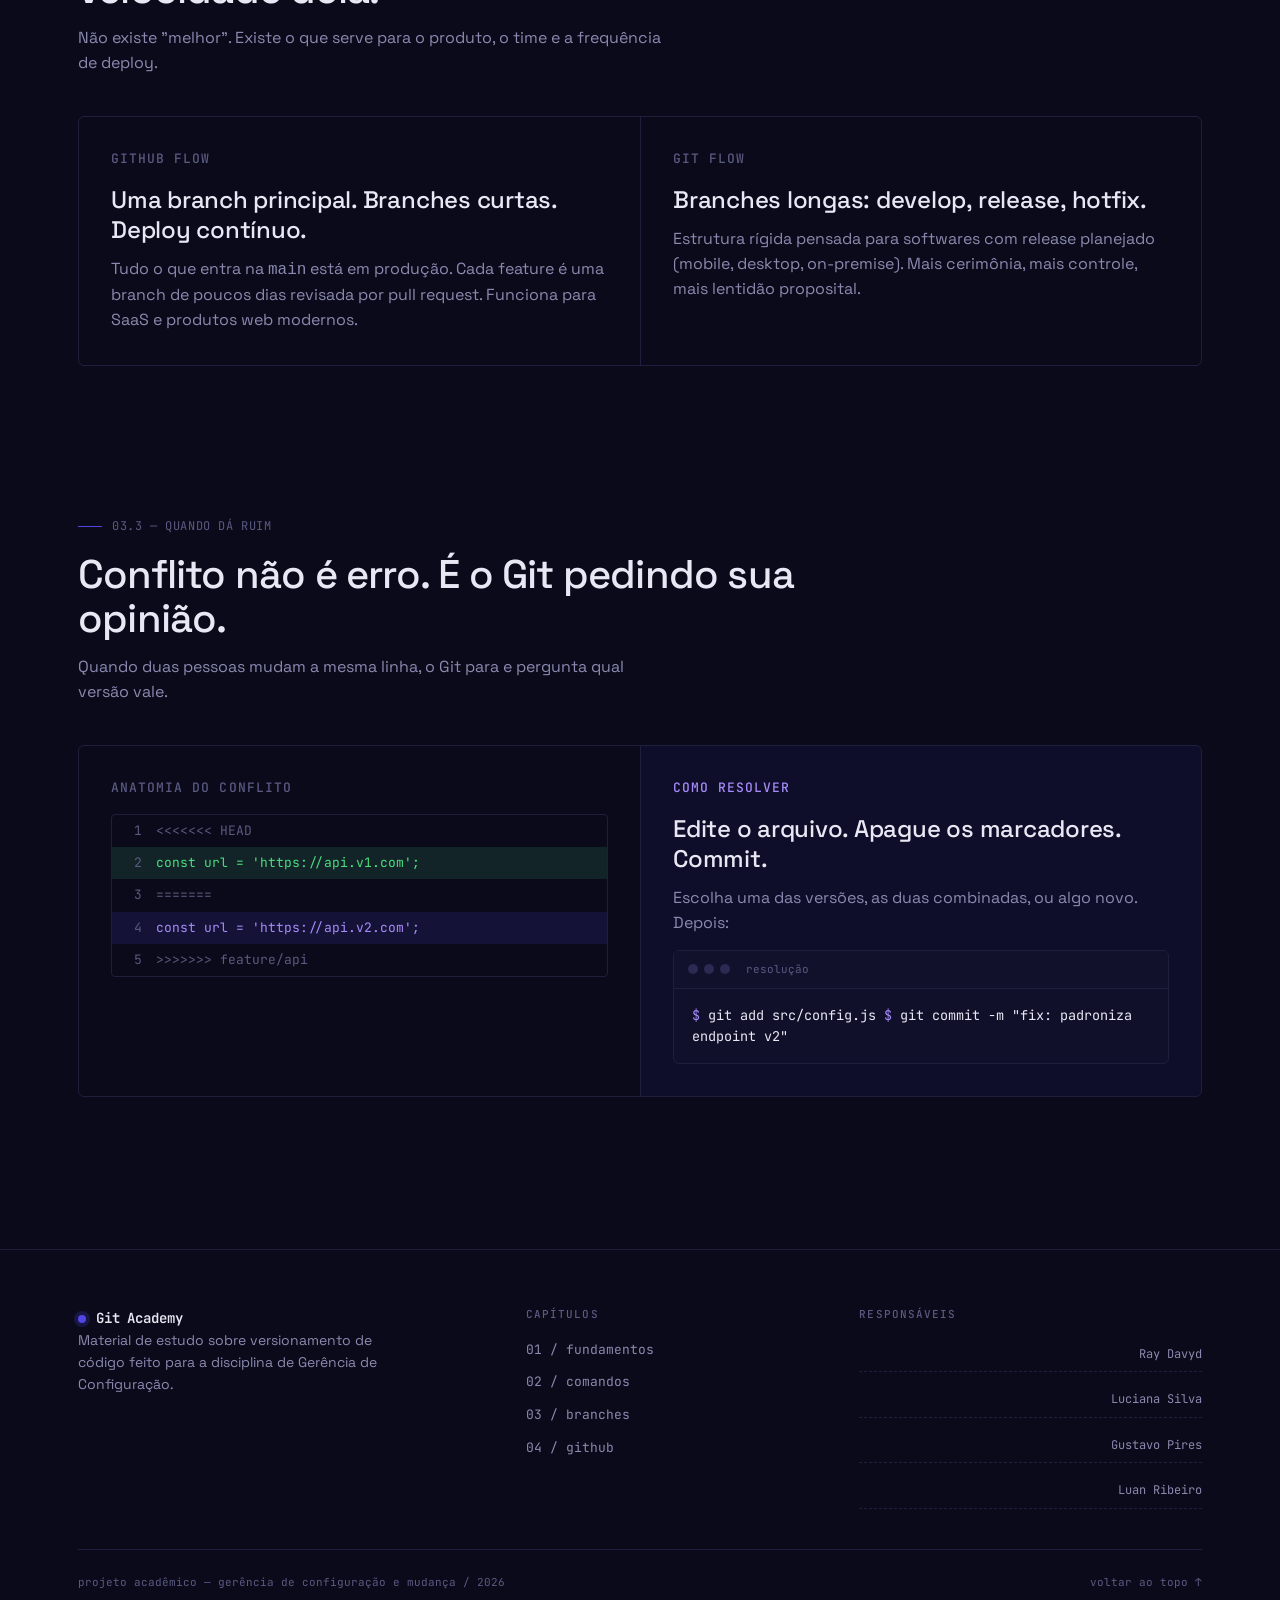
==== commit 3dd18fe8: "feat: adiciona animação interativa ao diagrama de branches" ====
--- a/branch.html
+++ b/branch.html
@@ -7,8 +7,8 @@
   <title>Git Academy — 03 / Branches e trabalho em paralelo</title>
   <meta name="description"
     content="Como branches funcionam, estratégias de branching e como resolver conflitos sem entrar em pânico." />
-  <link rel="stylesheet" href="style.css" />
-  <link rel="shortcut icon" href="git-icon-logo-png-transparent.png" type="image/x-icon">
+  <link rel="stylesheet" href="css/style.css" />
+  <link rel="shortcut icon" href="assets/git-icon-logo-png-transparent.png" type="image/x-icon">
 </head>
 
 <body>
@@ -56,47 +56,68 @@
   </header>
 
   <section id="diagrama" class="reveal">
-    <div class="container">
-      <span class="section-label">03.1 — visualização</span>
-      <h2>Um feature branch nasce, vive e morre em um merge.</h2>
-      <p class="sub">Acompanhe os commits de uma branch <code>feature/api</code> sendo integrada de volta à
-        <code>main</code>.
-      </p>
-
-      <div class="branch-diagram">
-        <div class="branch-row main">
-          <div class="branch-name">main</div>
-          <div class="line">
-            <div class="commit-dot" style="left: 8%;"><span class="commit-label" style="left:50%;">C1</span></div>
-            <div class="commit-dot" style="left: 28%;"><span class="commit-label" style="left:50%;">C2</span></div>
-            <div class="commit-dot" style="left: 92%; background: var(--violet); box-shadow: 0 0 0 1px var(--violet);">
-              <span class="commit-label">C5 merge</span>
-            </div>
-          </div>
-        </div>
-        <div class="branch-row feature">
-          <div class="branch-name">feature/api</div>
-          <div class="line">
-            <div class="commit-dot" style="left: 45%;"><span class="commit-label" style="left:50%;">C3</span></div>
-            <div class="commit-dot" style="left: 70%;"><span class="commit-label" style="left:50%;">C4</span></div>
-          </div>
-        </div>
-      </div>
-
-      <div class="terminal" style="margin-top: 28px;">
-        <div class="terminal-bar"><span class="d"></span><span class="d"></span><span class="d"></span><span
-            class="name">fluxo completo</span></div>
-        <div class="terminal-body">
-          <span class="prompt">$</span> <span class="cmd">git checkout -b feature/api</span>
-          <span class="out">Switched to a new branch 'feature/api'</span>
-          <span class="prompt">$</span> <span class="cmd">git commit -m "feat: endpoint /users"</span>
-          <span class="prompt">$</span> <span class="cmd">git commit -m "feat: endpoint /posts"</span>
-          <span class="prompt">$</span> <span class="cmd">git checkout main &amp;&amp; git merge feature/api</span>
-          <span class="out">Merge made by the 'ort' strategy.</span>
-        </div>
-      </div>
-    </div>
-  </section>
+  <div class="container">
+    <span class="section-label">03.1 — visualização</span>
+    <h2>Um feature branch nasce, vive e morre em um merge.</h2>
+    <p class="sub">Acompanhe os commits de uma branch <code>feature/api</code> sendo integrada de volta à
+      <code>main</code>.
+    </p>
+
+    <div class="diagram-controls">
+      <button class="btn primary" id="btn-start-animation">▶ iniciar animação</button>
+      <button class="btn ghost" id="btn-reset-animation" disabled>↺ reiniciar</button>
+    </div>
+
+    <div class="branch-diagram" id="branch-diagram">
+      <div class="branch-row main">
+        <div class="branch-name">main</div>
+        <div class="line" id="line-main">
+          <div class="line-fill"></div>
+
+          <div class="commit-dot" data-commit="c1" data-order="0" style="left: 8%;">
+            <span class="commit-label" style="left:50%;">C1</span>
+          </div>
+
+          <div class="commit-dot" data-commit="c2" data-order="1" style="left: 28%;">
+            <span class="commit-label" style="left:50%;">C2</span>
+          </div>
+
+          <div class="commit-dot" data-commit="c5" data-order="4"
+               style="left: 92%; background: var(--violet); box-shadow: 0 0 0 1px var(--violet);">
+            <span class="commit-label">C5 merge</span>
+          </div>
+        </div>
+      </div>
+
+      <div class="branch-row feature">
+        <div class="branch-name">feature/api</div>
+        <div class="line" id="line-feature">
+          <div class="line-fill"></div>
+
+          <div class="commit-dot" data-commit="c3" data-order="2" style="left: 45%;">
+            <span class="commit-label" style="left:50%;">C3</span>
+          </div>
+
+          <div class="commit-dot" data-commit="c4" data-order="3" style="left: 70%;">
+            <span class="commit-label" style="left:50%;">C4</span>
+          </div>
+        </div>
+      </div>
+
+      <svg class="merge-connector" id="merge-connector" viewBox="0 0 100 100" preserveAspectRatio="none"
+           style="position:absolute; left:0; top:0; width:100%; height:100%;">
+        <path id="merge-path" d="" />
+      </svg>
+    </div>
+
+    <div class="terminal" style="margin-top: 28px;" id="terminal-fluxo">
+      <div class="terminal-bar"><span class="d"></span><span class="d"></span><span class="d"></span><span
+          class="name">fluxo completo</span></div>
+      <div class="terminal-body" id="terminal-body">
+      </div>
+    </div>
+  </div>
+</section>
 
   <section id="estrategias" class="reveal">
     <div class="container">
@@ -186,12 +207,12 @@
       </div>
       <div class="footer-bottom">
         <span>projeto acadêmico — gerência de configuração e mudança / 2026</span>
-        <a href="#top" onclick="window.scrollTo({top:0,behavior:'smooth'});return false;\">voltar ao topo ↑</a>
+        <a href="#top" onclick="window.scrollTo({top:0,behavior:'smooth'});return false;">voltar ao topo ↑</a>
       </div>
     </div>
   </footer>
 
-  <script src="main.js"></script>
+  <script src="js/main.js"></script>
 
 </body>
 
--- a/css/style.css
+++ b/css/style.css
@@ -0,0 +1,1084 @@
+@import url('https://fonts.googleapis.com/css2?family=Space+Grotesk:wght@400;500;600;700&family=JetBrains+Mono:wght@400;500;600&display=swap');
+
+:root {
+  --bg: #0a0a1a;
+  --bg-elev: #10102a;
+  --line: #1f1f3d;
+  --line-strong: #2a2a55;
+  --text: #e8e8f4;
+  --text-dim: #8a8ab0;
+  --text-mute: #5a5a82;
+  --indigo: #4f46e5;
+  --indigo-soft: #6366f1;
+  --violet: #a78bfa;
+  --ok: #4ade80;
+
+  --font-display: 'Space Grotesk', system-ui, sans-serif;
+  --font-mono: 'JetBrains Mono', ui-monospace, monospace;
+
+  --maxw: 1180px;
+  --radius: 6px;
+}
+
+* {
+  box-sizing: border-box;
+  margin: 0;
+  padding: 0;
+}
+
+html {
+  scroll-behavior: smooth;
+}
+
+body {
+  font-family: var(--font-display);
+  background: var(--bg);
+  color: var(--text);
+  line-height: 1.55;
+  font-size: 16px;
+  -webkit-font-smoothing: antialiased;
+  background-image: radial-gradient(circle at 1px 1px, var(--line) 1px, transparent 0);
+  background-size: 32px 32px;
+  background-attachment: fixed;
+}
+
+::selection {
+  background: var(--indigo);
+  color: #fff;
+}
+
+a {
+  color: inherit;
+  text-decoration: none;
+}
+
+.container {
+  max-width: var(--maxw);
+  margin: 0 auto;
+  padding: 0 28px;
+}
+
+/* Nav */
+.navbar {
+  position: sticky;
+  top: 0;
+  z-index: 50;
+  background: color-mix(in oklab, var(--bg) 85%, transparent);
+  backdrop-filter: blur(14px);
+  border-bottom: 1px solid var(--line);
+}
+
+.nav-inner {
+  max-width: var(--maxw);
+  margin: 0 auto;
+  padding: 14px 28px;
+  display: flex;
+  align-items: center;
+  justify-content: space-between;
+  gap: 24px;
+}
+
+.nav-brand {
+  display: inline-flex;
+  align-items: center;
+  gap: 10px;
+  font-family: var(--font-mono);
+  font-weight: 600;
+  font-size: 14px;
+  letter-spacing: -0.01em;
+}
+
+.nav-brand .dot {
+  width: 8px;
+  height: 8px;
+  border-radius: 50%;
+  background: var(--indigo);
+  box-shadow: 0 0 0 4px color-mix(in oklab, var(--indigo) 20%, transparent);
+}
+
+.nav-brand .slash {
+  color: var(--text-mute);
+}
+
+.nav-brand b {
+  color: var(--text);
+  font-weight: 600;
+}
+
+.nav-links {
+  display: flex;
+  gap: 4px;
+  list-style: none;
+}
+
+.nav-links a {
+  font-family: var(--font-mono);
+  font-size: 13px;
+  color: var(--text-dim);
+  padding: 8px 12px;
+  border-radius: 4px;
+  transition: color .15s, background .15s;
+  display: inline-flex;
+  align-items: center;
+  gap: 6px;
+}
+
+.nav-links a::before {
+  content: attr(data-num);
+  color: var(--text-mute);
+  font-size: 11px;
+}
+
+.nav-links a:hover {
+  color: var(--text);
+}
+
+.nav-links a.active {
+  color: var(--text);
+  background: var(--line);
+}
+
+.nav-links a.active::before {
+  color: var(--indigo);
+}
+
+.nav-actions {
+  display: flex;
+  gap: 8px;
+  align-items: center;
+}
+
+.nav-toggle {
+  background: transparent;
+  border: 1px solid var(--line);
+  color: var(--text-dim);
+  width: 34px;
+  height: 34px;
+  border-radius: 4px;
+  cursor: pointer;
+  display: none;
+  align-items: center;
+  justify-content: center;
+  font-size: 16px;
+  transition: border-color .15s, color .15s;
+}
+
+.nav-toggle:hover {
+  color: var(--text);
+  border-color: var(--line-strong);
+}
+
+/* Hero */
+.hero {
+  padding: 80px 0 60px;
+  position: relative;
+  overflow: hidden;
+}
+
+.hero-grid {
+  display: grid;
+  grid-template-columns: 120px 1fr;
+  gap: 32px;
+  align-items: start;
+}
+
+.hero-num {
+  font-family: var(--font-mono);
+  font-size: 13px;
+  color: var(--text-mute);
+  padding-top: 12px;
+  border-top: 1px solid var(--line);
+}
+
+.hero-num b {
+  color: var(--indigo);
+  font-weight: 500;
+  display: block;
+  font-size: 64px;
+  line-height: 1;
+  margin-top: 8px;
+  letter-spacing: -0.04em;
+}
+
+.hero-content {
+  max-width: 720px;
+}
+
+.hero h1 {
+  font-size: clamp(40px, 6vw, 72px);
+  line-height: 1.02;
+  font-weight: 500;
+  letter-spacing: -0.035em;
+  margin-bottom: 20px;
+}
+
+.hero h1 em {
+  font-style: normal;
+  color: var(--violet);
+  position: relative;
+}
+
+.hero h1 em::after {
+  content: '';
+  position: absolute;
+  left: 0;
+  right: 0;
+  bottom: 4px;
+  height: 8px;
+  background: color-mix(in oklab, var(--indigo) 35%, transparent);
+  z-index: -1;
+}
+
+.hero .lead {
+  font-size: 17px;
+  color: var(--text-dim);
+  max-width: 560px;
+  margin-bottom: 32px;
+}
+
+.hero-meta {
+  display: flex;
+  gap: 24px;
+  flex-wrap: wrap;
+  font-family: var(--font-mono);
+  font-size: 12px;
+  color: var(--text-mute);
+  margin-bottom: 28px;
+  padding-bottom: 24px;
+  border-bottom: 1px dashed var(--line);
+}
+
+.hero-meta span b {
+  color: var(--text-dim);
+  font-weight: 500;
+}
+
+.actions {
+  display: flex;
+  gap: 12px;
+  flex-wrap: wrap;
+}
+
+.btn {
+  display: inline-flex;
+  align-items: center;
+  gap: 8px;
+  padding: 11px 18px;
+  border-radius: 4px;
+  font-family: var(--font-mono);
+  font-size: 13px;
+  font-weight: 500;
+  cursor: pointer;
+  border: 1px solid transparent;
+  transition: transform .15s, background .15s, border-color .15s;
+}
+
+.btn.primary {
+  background: var(--indigo);
+  color: #fff;
+}
+
+.btn.primary:hover {
+  background: var(--indigo-soft);
+  transform: translateY(-1px);
+}
+
+.btn.ghost {
+  background: transparent;
+  border-color: var(--line-strong);
+  color: var(--text);
+}
+
+.btn.ghost:hover {
+  border-color: var(--violet);
+  color: var(--violet);
+}
+
+.btn .arrow {
+  transition: transform .15s;
+}
+
+.btn:hover .arrow {
+  transform: translateX(3px);
+}
+
+/* Sections */
+section {
+  padding: 72px 0;
+  position: relative;
+}
+
+.section-label {
+  display: inline-flex;
+  align-items: center;
+  gap: 10px;
+  font-family: var(--font-mono);
+  font-size: 12px;
+  color: var(--text-mute);
+  margin-bottom: 18px;
+  text-transform: uppercase;
+  letter-spacing: 0.05em;
+}
+
+.section-label::before {
+  content: '';
+  width: 24px;
+  height: 1px;
+  background: var(--indigo);
+}
+
+section h2 {
+  font-size: clamp(28px, 3.6vw, 40px);
+  line-height: 1.1;
+  font-weight: 500;
+  letter-spacing: -0.02em;
+  max-width: 720px;
+  margin-bottom: 14px;
+}
+
+section .sub {
+  color: var(--text-dim);
+  max-width: 600px;
+  font-size: 16px;
+  margin-bottom: 40px;
+}
+
+/* Split */
+.split {
+  display: grid;
+  grid-template-columns: 1fr 1fr;
+  border: 1px solid var(--line);
+  border-radius: var(--radius);
+  overflow: hidden;
+}
+
+.split > div {
+  padding: 32px;
+}
+
+.split > div + div {
+  border-left: 1px solid var(--line);
+}
+
+.split h3 {
+  font-family: var(--font-mono);
+  font-size: 13px;
+  font-weight: 500;
+  color: var(--text-mute);
+  text-transform: uppercase;
+  letter-spacing: 0.08em;
+  margin-bottom: 16px;
+}
+
+.split p {
+  color: var(--text-dim);
+}
+
+.split .big {
+  font-size: 24px;
+  line-height: 1.25;
+  color: var(--text);
+  margin-bottom: 12px;
+  font-weight: 500;
+  letter-spacing: -0.01em;
+}
+
+.split .winner {
+  background: color-mix(in oklab, var(--indigo) 8%, transparent);
+}
+
+.split .winner h3 {
+  color: var(--violet);
+}
+
+/* Stages */
+.stages {
+  display: grid;
+  grid-template-columns: repeat(3, 1fr);
+  border: 1px solid var(--line);
+  border-radius: var(--radius);
+}
+
+.stage {
+  padding: 28px;
+  position: relative;
+}
+
+.stage + .stage {
+  border-left: 1px solid var(--line);
+}
+
+.stage-num {
+  font-family: var(--font-mono);
+  font-size: 11px;
+  color: var(--text-mute);
+  margin-bottom: 24px;
+  display: flex;
+  align-items: center;
+  gap: 8px;
+}
+
+.stage-num b {
+  color: var(--indigo);
+  font-weight: 500;
+}
+
+.stage h3 {
+  font-family: var(--font-mono);
+  font-size: 14px;
+  margin-bottom: 10px;
+  color: var(--text);
+}
+
+.stage p {
+  color: var(--text-dim);
+  font-size: 14px;
+}
+
+.stage .arrow-r {
+  position: absolute;
+  right: -7px;
+  top: 24px;
+  width: 14px;
+  height: 14px;
+  background: var(--bg-elev);
+  border: 1px solid var(--line);
+  border-radius: 50%;
+  display: flex;
+  align-items: center;
+  justify-content: center;
+  color: var(--indigo);
+  font-family: var(--font-mono);
+  font-size: 10px;
+  z-index: 2;
+}
+
+.stage:last-child .arrow-r {
+  display: none;
+}
+
+/* Timeline */
+.timeline {
+  position: relative;
+  padding-left: 32px;
+  margin-top: 24px;
+}
+
+.timeline::before {
+  content: '';
+  position: absolute;
+  left: 7px;
+  top: 8px;
+  bottom: 8px;
+  width: 1px;
+  background: var(--line-strong);
+}
+
+.t-item {
+  position: relative;
+  padding-bottom: 32px;
+  padding-left: 4px;
+}
+
+.t-item::before {
+  content: '';
+  position: absolute;
+  left: -29px;
+  top: 6px;
+  width: 14px;
+  height: 14px;
+  border-radius: 50%;
+  background: var(--bg);
+  border: 2px solid var(--indigo);
+}
+
+.t-year {
+  font-family: var(--font-mono);
+  font-size: 12px;
+  color: var(--violet);
+  display: block;
+  margin-bottom: 4px;
+}
+
+.t-item h4 {
+  font-size: 18px;
+  font-weight: 500;
+  margin-bottom: 6px;
+  letter-spacing: -0.01em;
+}
+
+.t-item p {
+  color: var(--text-dim);
+  font-size: 15px;
+}
+
+/* Tabs */
+.tabs {
+  display: inline-flex;
+  border: 1px solid var(--line);
+  border-radius: 4px;
+  padding: 4px;
+  margin-bottom: 20px;
+  gap: 2px;
+}
+
+.tab-btn {
+  background: transparent;
+  border: none;
+  color: var(--text-mute);
+  font-family: var(--font-mono);
+  font-size: 12px;
+  padding: 8px 14px;
+  cursor: pointer;
+  border-radius: 3px;
+  transition: color .15s, background .15s;
+}
+
+.tab-btn:hover {
+  color: var(--text);
+}
+
+.tab-btn.active {
+  background: var(--indigo);
+  color: #fff;
+}
+
+.tab-panel {
+  display: none;
+}
+
+.tab-panel.active {
+  display: block;
+}
+
+/* Terminal */
+.terminal {
+  border: 1px solid var(--line);
+  border-radius: var(--radius);
+  overflow: hidden;
+  background: var(--bg-elev);
+  font-family: var(--font-mono);
+  font-size: 13.5px;
+}
+
+.terminal-bar {
+  display: flex;
+  align-items: center;
+  gap: 6px;
+  padding: 10px 14px;
+  border-bottom: 1px solid var(--line);
+  background: color-mix(in oklab, var(--bg-elev) 90%, var(--line));
+}
+
+.terminal-bar .d {
+  width: 10px;
+  height: 10px;
+  border-radius: 50%;
+  background: var(--line-strong);
+}
+
+.terminal-bar .name {
+  margin-left: 10px;
+  font-size: 11px;
+  color: var(--text-mute);
+}
+
+.terminal-body {
+  padding: 16px 18px;
+}
+
+.terminal-body .term-line {
+  display: block;
+}
+
+.terminal-body .prompt {
+  color: var(--violet);
+}
+
+.terminal-body .cmd {
+  color: var(--text);
+}
+
+.terminal-body .out {
+  display: block;
+  color: var(--text-dim);
+  margin: 4px 0 10px;
+}
+
+/* Cmd cards */
+.cmd-list {
+  display: grid;
+  grid-template-columns: 1fr 1fr;
+  gap: 16px;
+}
+
+.cmd-card {
+  border: 1px solid var(--line);
+  border-radius: var(--radius);
+  padding: 22px;
+  background: var(--bg-elev);
+  position: relative;
+  transition: border-color .15s, transform .15s;
+}
+
+.cmd-card:hover {
+  border-color: var(--indigo);
+}
+
+.cmd-card .row1 {
+  display: flex;
+  align-items: center;
+  justify-content: space-between;
+  margin-bottom: 12px;
+}
+
+.cmd-card .tag {
+  font-family: var(--font-mono);
+  font-size: 10px;
+  text-transform: uppercase;
+  letter-spacing: 0.08em;
+  color: var(--violet);
+  padding: 3px 8px;
+  border: 1px solid color-mix(in oklab, var(--violet) 40%, transparent);
+  border-radius: 3px;
+}
+
+.cmd-card .copy {
+  background: transparent;
+  border: 1px solid var(--line);
+  color: var(--text-mute);
+  font-family: var(--font-mono);
+  font-size: 11px;
+  padding: 4px 10px;
+  border-radius: 3px;
+  cursor: pointer;
+  transition: all .15s;
+}
+
+.cmd-card .copy:hover {
+  color: var(--text);
+  border-color: var(--line-strong);
+}
+
+.cmd-card .copy.ok {
+  color: var(--ok);
+  border-color: color-mix(in oklab, var(--ok) 50%, transparent);
+}
+
+.cmd-card h3 {
+  font-family: var(--font-mono);
+  font-size: 18px;
+  font-weight: 500;
+  margin-bottom: 8px;
+  color: var(--text);
+}
+
+.cmd-card h3 .arg {
+  color: var(--violet);
+}
+
+.cmd-card p {
+  color: var(--text-dim);
+  font-size: 14px;
+  margin-bottom: 14px;
+}
+
+.cmd-card code.line {
+  display: block;
+  font-family: var(--font-mono);
+  font-size: 13px;
+  background: var(--bg);
+  border: 1px solid var(--line);
+  border-radius: 4px;
+  padding: 10px 12px;
+  color: var(--text);
+}
+
+.cmd-card code.line::before {
+  content: '$ ';
+  color: var(--text-mute);
+}
+
+.filter-bar {
+  display: flex;
+  gap: 4px;
+  padding: 4px;
+  border: 1px solid var(--line);
+  border-radius: 4px;
+  margin-bottom: 24px;
+  width: max-content;
+  max-width: 100%;
+  overflow-x: auto;
+}
+
+.filter-btn {
+  background: transparent;
+  border: none;
+  color: var(--text-mute);
+  font-family: var(--font-mono);
+  font-size: 12px;
+  padding: 8px 14px;
+  border-radius: 3px;
+  cursor: pointer;
+  white-space: nowrap;
+}
+
+.filter-btn:hover {
+  color: var(--text);
+}
+
+.filter-btn.active {
+  background: var(--indigo);
+  color: #fff;
+}
+
+.cmd-group {
+  display: none;
+}
+
+.cmd-group.active {
+  display: grid;
+}
+
+/* Branch diagrama */
+.branch-diagram {
+  border: 1px solid var(--line);
+  border-radius: var(--radius);
+  padding: 40px 32px;
+  background: linear-gradient(var(--bg-elev), var(--bg-elev)),
+    radial-gradient(circle at 1px 1px, var(--line) 1px, transparent 0);
+  background-size: 100% 100%, 16px 16px;
+  position: relative;
+}
+
+.branch-row {
+  position: relative;
+  display: flex;
+  align-items: center;
+  gap: 16px;
+  height: 56px;
+}
+
+.branch-row .branch-name {
+  font-family: var(--font-mono);
+  font-size: 12px;
+  color: var(--text-dim);
+  width: 100px;
+  flex-shrink: 0;
+  text-align: right;
+}
+
+.branch-row.main .branch-name { color: var(--violet); }
+.branch-row.feature .branch-name { color: var(--ok); }
+
+.branch-row .line {
+  flex: 1;
+  position: relative;
+  height: 2px;
+  background: var(--line-strong);
+  border-radius: 1px;
+  overflow: visible;
+}
+
+.branch-row.main .line { background: var(--indigo); }
+.branch-row.feature .line { background: color-mix(in oklab, var(--ok) 50%, var(--line)); }
+
+.branch-row .line .line-fill {
+  position: absolute;
+  left: 0;
+  top: 0;
+  height: 100%;
+  width: 0%;
+  background: inherit;
+  border-radius: 1px;
+  transition: width 0.6s ease;
+}
+
+.commit-dot {
+  position: absolute;
+  width: 12px;
+  height: 12px;
+  border-radius: 50%;
+  background: var(--violet);
+  top: 50%;
+  transform: translate(-50%, -50%) scale(0.3);
+  border: 2px solid var(--bg-elev);
+  box-shadow: 0 0 0 1px var(--line-strong);
+  opacity: 0;
+  transition: opacity 0.35s ease, transform 0.35s cubic-bezier(0.34, 1.56, 0.64, 1);
+}
+
+.commit-dot.show {
+  opacity: 1;
+  transform: translate(-50%, -50%) scale(1);
+}
+
+.branch-row.feature .commit-dot { background: var(--ok); }
+
+.commit-label {
+  position: absolute;
+  top: -55px;
+  transform: translateX(-50%);
+  font-family: var(--font-mono);
+  font-size: 10px;
+  color: var(--text-mute);
+  opacity: 0;
+  transition: opacity 0.3s ease 0.15s;
+}
+
+.commit-dot.show .commit-label {
+  opacity: 1;
+}
+
+.commit-dot.merge-highlight {
+  box-shadow: 0 0 0 1px var(--violet), 0 0 0 6px color-mix(in oklab, var(--violet) 25%, transparent);
+  animation: mergePulse 1.1s ease-out;
+}
+
+@keyframes mergePulse {
+  0% {
+    box-shadow: 0 0 0 1px var(--violet), 0 0 0 0 color-mix(in oklab, var(--violet) 60%, transparent);
+  }
+  100% {
+    box-shadow: 0 0 0 1px var(--violet), 0 0 0 10px transparent;
+  }
+}
+
+.merge-connector {
+  position: absolute;
+  pointer-events: none;
+  overflow: visible;
+}
+
+.merge-connector path {
+  fill: none;
+  stroke: var(--violet);
+  stroke-width: 2;
+  stroke-dasharray: 200;
+  stroke-dashoffset: 200;
+  transition: stroke-dashoffset 0.7s ease;
+}
+
+.merge-connector.show path {
+  stroke-dashoffset: 0;
+}
+
+.diagram-controls {
+  display: flex;
+  gap: 10px;
+  margin-bottom: 24px;
+  flex-wrap: wrap;
+}
+
+.diagram-controls .btn {
+  padding: 9px 16px;
+  font-size: 12.5px;
+}
+
+.diagram-controls .btn:disabled {
+  opacity: 0.4;
+  cursor: not-allowed;
+  transform: none;
+}
+
+/* Conflict */
+.conflict {
+  font-family: var(--font-mono);
+  font-size: 13px;
+  background: var(--bg);
+  border: 1px solid var(--line);
+  border-radius: 4px;
+  overflow: hidden;
+}
+
+.conflict .ln {
+  padding: 6px 14px;
+  display: flex;
+  gap: 14px;
+}
+
+.conflict .ln .n {
+  color: var(--text-mute);
+  width: 16px;
+  text-align: right;
+  flex-shrink: 0;
+}
+
+.conflict .ln.head {
+  background: color-mix(in oklab, var(--ok) 12%, transparent);
+  color: var(--ok);
+}
+
+.conflict .ln.incoming {
+  background: color-mix(in oklab, var(--indigo) 14%, transparent);
+  color: var(--violet);
+}
+
+.conflict .ln.marker { color: var(--text-mute); }
+
+/* Footer */
+.footer {
+  border-top: 1px solid var(--line);
+  padding: 56px 0 28px;
+  margin-top: 80px;
+}
+
+.footer-top {
+  display: grid;
+  grid-template-columns: 1.4fr 1fr 1.2fr;
+  gap: 48px;
+  padding-bottom: 40px;
+  border-bottom: 1px solid var(--line);
+}
+
+.footer-top h5 {
+  font-family: var(--font-mono);
+  font-size: 11px;
+  text-transform: uppercase;
+  color: var(--text-mute);
+  letter-spacing: 0.1em;
+  margin-bottom: 14px;
+  font-weight: 500;
+}
+
+.footer-top p {
+  color: var(--text-dim);
+  font-size: 14px;
+  max-width: 340px;
+}
+
+.footer-top ul {
+  list-style: none;
+  display: grid;
+  gap: 8px;
+}
+
+.footer-top ul a {
+  font-family: var(--font-mono);
+  font-size: 13px;
+  color: var(--text-dim);
+  transition: color .15s;
+}
+
+.footer-top ul a:hover { color: var(--violet); }
+
+.team-list {
+  display: grid;
+  gap: 10px;
+}
+
+.team-row {
+  display: flex;
+  justify-content: space-between;
+  font-family: var(--font-mono);
+  font-size: 12px;
+  padding: 8px 0;
+  border-bottom: 1px dashed var(--line);
+}
+
+.team-row span:first-child { color: var(--text-mute); }
+.team-row span:last-child { color: var(--text-dim); }
+
+.footer-bottom {
+  padding-top: 24px;
+  display: flex;
+  justify-content: space-between;
+  align-items: center;
+  font-family: var(--font-mono);
+  font-size: 11px;
+  color: var(--text-mute);
+  flex-wrap: wrap;
+  gap: 12px;
+}
+
+/* Reveal */
+.reveal {
+  opacity: 0;
+  transform: translateY(16px);
+  transition: opacity .6s, transform .6s;
+}
+
+.reveal.in {
+  opacity: 1;
+  transform: none;
+}
+
+/* Responsivo */
+@media (max-width: 860px) {
+  .nav-toggle {
+    display: inline-flex;
+  }
+
+  .nav-links {
+    position: absolute;
+    top: 100%;
+    left: 0;
+    right: 0;
+    flex-direction: column;
+    background: var(--bg);
+    border-bottom: 1px solid var(--line);
+    padding: 12px;
+    display: none;
+  }
+
+  .nav-links.open {
+    display: flex;
+  }
+
+  .hero-grid {
+    grid-template-columns: 1fr;
+    gap: 16px;
+  }
+
+  .hero-num b {
+    font-size: 40px;
+  }
+
+  .split,
+  .stages {
+    grid-template-columns: 1fr;
+  }
+
+  .split > div + div,
+  .stage + .stage {
+    border-left: none;
+    border-top: 1px solid var(--line);
+  }
+
+  .stage .arrow-r {
+    display: none;
+  }
+
+  .cmd-list {
+    grid-template-columns: 1fr;
+  }
+
+  .footer-top {
+    grid-template-columns: 1fr;
+    gap: 32px;
+  }
+
+  .branch-row .branch-name {
+    width: 80px;
+    font-size: 11px;
+  }
+
+  .diagram-controls {
+    width: 100%;
+  }
+
+  .diagram-controls .btn {
+    flex: 1;
+    justify-content: center;
+  }
+}
+
+@media (prefers-reduced-motion: reduce) {
+  .commit-dot,
+  .commit-label,
+  .line-fill,
+  .merge-connector path {
+    transition-duration: 0.01ms !important;
+    animation: none !important;
+  }
+}
